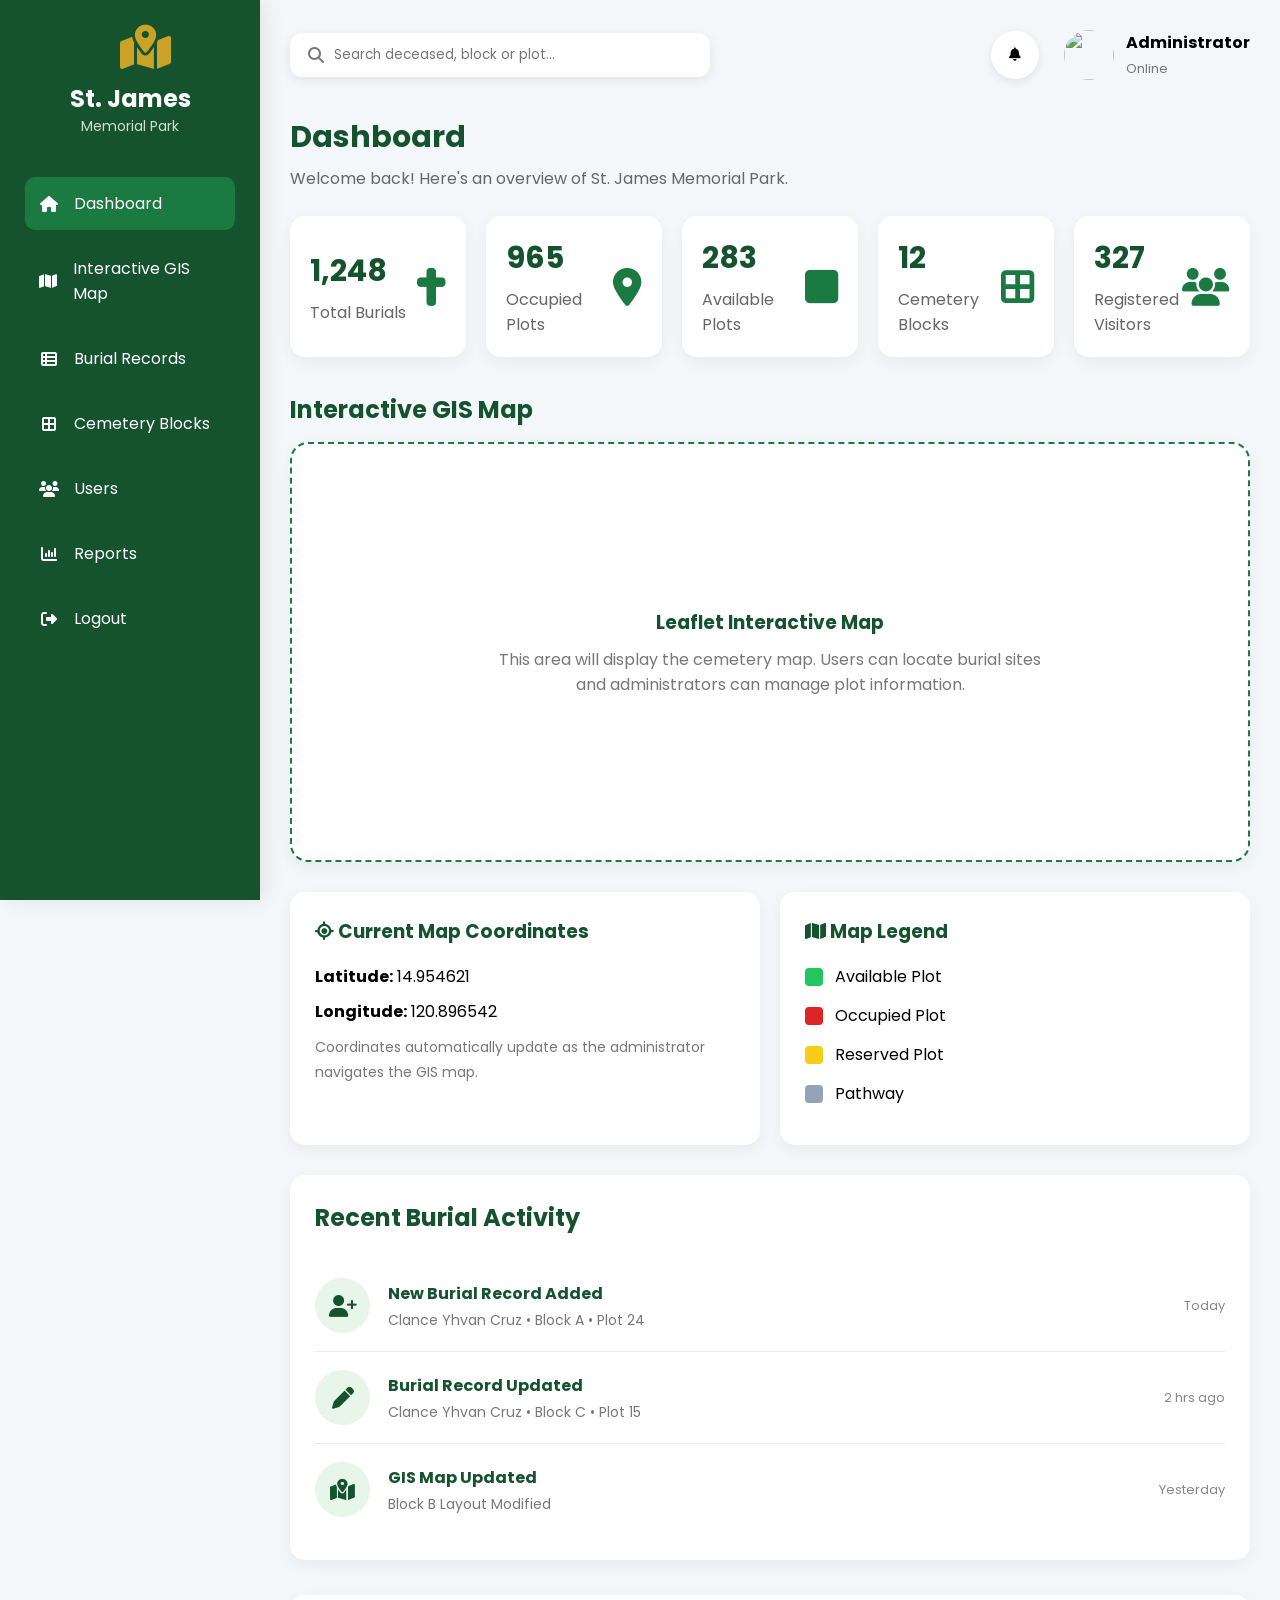
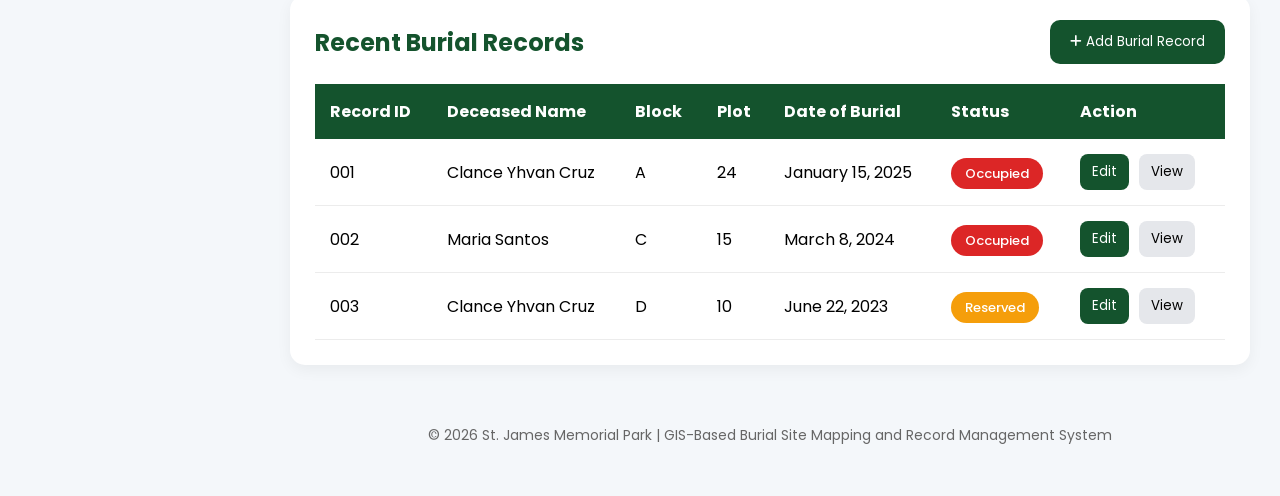
==== ST-JAMES-MEMORIAL-PARK/admin.html @ 97c5b801 "Add files via upload" ====
<!DOCTYPE html>
<html lang="en">

<head>

<meta charset="UTF-8">
<meta name="viewport" content="width=device-width, initial-scale=1.0">

<title>Administrator Dashboard | St. James Memorial Park</title>

<link rel="stylesheet" href="style.css">

<link href="https://fonts.googleapis.com/css2?family=Poppins:wght@300;400;500;600;700&display=swap" rel="stylesheet">

<link rel="stylesheet"
href="https://cdnjs.cloudflare.com/ajax/libs/font-awesome/6.5.2/css/all.min.css">

</head>

<body class="dashboard-body">

<!-- ======================
SIDEBAR
====================== -->

<aside class="sidebar">

<div class="sidebar-logo">

<i class="fa-solid fa-map-location-dot"></i>

<h2>St. James</h2>

<p>Memorial Park</p>

</div>

<ul>

<li class="active">

<a href="#">

<i class="fa-solid fa-house"></i>

Dashboard

</a>

</li>

<li>

<a href="#">

<i class="fa-solid fa-map"></i>

Interactive GIS Map

</a>

</li>

<li>

<a href="#">

<i class="fa-solid fa-table-list"></i>

Burial Records

</a>

</li>

<li>

<a href="#">

<i class="fa-solid fa-border-all"></i>

Cemetery Blocks

</a>

</li>

<li>

<a href="#">

<i class="fa-solid fa-users"></i>

Users

</a>

</li>

<li>

<a href="#">

<i class="fa-solid fa-chart-column"></i>

Reports

</a>

</li>

<li>

<a href="index.html">

<i class="fa-solid fa-right-from-bracket"></i>

Logout

</a>

</li>

</ul>

</aside>

<!-- ======================
MAIN CONTENT
====================== -->

<div class="main-content">

<!-- NAVBAR -->

<header class="topbar">

<div class="search-box">

<i class="fa-solid fa-magnifying-glass"></i>

<input
type="text"
placeholder="Search deceased, block or plot...">

</div>

<div class="topbar-right">

<button>

<i class="fa-solid fa-bell"></i>

</button>

<div class="admin-profile">

<img src="images/profile.png">

<div>

<h4>Administrator</h4>

<span>Online</span>

</div>

</div>

</div>

</header>

<!-- PAGE TITLE -->

<section class="page-header">

<h1>

Dashboard

</h1>

<p>

Welcome back!

Here's an overview of St. James Memorial Park.

</p>

</section>

<!-- STATISTICS -->

<section class="cards">

<div class="stat-card">

<div>

<h2>1,248</h2>

<p>Total Burials</p>

</div>

<i class="fa-solid fa-cross"></i>

</div>

<div class="stat-card">

<div>

<h2>965</h2>

<p>Occupied Plots</p>

</div>

<i class="fa-solid fa-location-dot"></i>

</div>

<div class="stat-card">

<div>

<h2>283</h2>

<p>Available Plots</p>

</div>

<i class="fa-solid fa-square"></i>

</div>

<div class="stat-card">

<div>

<h2>12</h2>

<p>Cemetery Blocks</p>

</div>

<i class="fa-solid fa-border-all"></i>

</div>

<div class="stat-card">

<div>

<h2>327</h2>

<p>Registered Visitors</p>

</div>

<i class="fa-solid fa-users"></i>

</div>

</section>

<!-- GIS SECTION -->

<section class="gis-section">

<div class="section-title">

<h2>

Interactive GIS Map

</h2>

</div>

<div class="map-placeholder">

<h3>

Leaflet Interactive Map

</h3>

<p>

This area will display the cemetery map.

Users can locate burial sites and administrators can manage plot information.

</p>

</div>

</section>

<!-- ======================
GIS DETAILS
====================== -->

<section class="gis-details">

    <div class="coordinate-card">

        <h3>
            <i class="fa-solid fa-location-crosshairs"></i>
            Current Map Coordinates
        </h3>

        <p><strong>Latitude:</strong> 14.954621</p>
        <p><strong>Longitude:</strong> 120.896542</p>

        <span>
            Coordinates automatically update as the administrator navigates the GIS map.
        </span>

    </div>

    <div class="legend-card">

        <h3>
            <i class="fa-solid fa-map"></i>
            Map Legend
        </h3>

        <ul>

            <li>
                <span class="legend available"></span>
                Available Plot
            </li>

            <li>
                <span class="legend occupied"></span>
                Occupied Plot
            </li>

            <li>
                <span class="legend reserved"></span>
                Reserved Plot
            </li>

            <li>
                <span class="legend pathway"></span>
                Pathway
            </li>

        </ul>

    </div>

</section>

<!-- ======================
RECENT ACTIVITY
====================== -->

<section class="activity-section">

<div class="activity-card">

<h2>

Recent Burial Activity

</h2>

<div class="activity">

<i class="fa-solid fa-user-plus"></i>

<div>

<h4>New Burial Record Added</h4>

<p>Clance Yhvan Cruz • Block A • Plot 24</p>

</div>

<span>Today</span>

</div>

<div class="activity">

<i class="fa-solid fa-pen"></i>

<div>

<h4>Burial Record Updated</h4>

<p>Clance Yhvan Cruz • Block C • Plot 15</p>

</div>

<span>2 hrs ago</span>

</div>

<div class="activity">

<i class="fa-solid fa-map-location-dot"></i>

<div>

<h4>GIS Map Updated</h4>

<p>Block B Layout Modified</p>

</div>

<span>Yesterday</span>

</div>

</div>

</section>

<!-- ======================
BURIAL RECORDS TABLE
====================== -->

<section class="table-section">

<div class="table-header">

<h2>Recent Burial Records</h2>

<button class="add-btn">

<i class="fa-solid fa-plus"></i>

Add Burial Record

</button>

</div>

<table>

<thead>

<tr>

<th>Record ID</th>

<th>Deceased Name</th>

<th>Block</th>

<th>Plot</th>

<th>Date of Burial</th>

<th>Status</th>

<th>Action</th>

</tr>

</thead>

<tbody>

<tr>

<td>001</td>

<td>Clance Yhvan Cruz</td>

<td>A</td>

<td>24</td>

<td>January 15, 2025</td>

<td><span class="status occupied">Occupied</span></td>

<td>

<button>Edit</button>

<button>View</button>

</td>

</tr>

<tr>

<td>002</td>

<td>Maria Santos</td>

<td>C</td>

<td>15</td>

<td>March 8, 2024</td>

<td><span class="status occupied">Occupied</span></td>

<td>

<button>Edit</button>

<button>View</button>

</td>

</tr>

<tr>

<td>003</td>

<td>Clance Yhvan Cruz</td>

<td>D</td>

<td>10</td>

<td>June 22, 2023</td>

<td><span class="status reserved">Reserved</span></td>

<td>

<button>Edit</button>

<button>View</button>

</td>

</tr>

</tbody>

</table>

</section>

<!-- ======================
FOOTER
====================== -->

<footer class="footer">

<p>

© 2026 St. James Memorial Park

|

GIS-Based Burial Site Mapping and Record Management System

</p>

</footer>

</div>

</body>

</html>
---- ST-JAMES-MEMORIAL-PARK/style.css ----
*{
    margin:0;
    padding:0;
    box-sizing:border-box;
    font-family:'Poppins',sans-serif;
}

body{
    background:url("../images/cemetery-bg.jpg") no-repeat center center/cover;
    min-height:100vh;
    overflow:hidden;
}

.overlay{
    position:fixed;
    inset:0;
    background:rgba(10,35,20,.72);
}

.container{
    position:relative;
    display:flex;
    height:100vh;
    z-index:2;
}

/* ===========================
LEFT PANEL
=========================== */

.left-panel{
    width:50%;
    color:#fff;
    display:flex;
    flex-direction:column;
    justify-content:center;
    padding:70px;
}

.logo i{
    font-size:70px;
    color:#C9A227;
    margin-bottom:15px;
}

.logo h1{
    font-size:40px;
    font-weight:700;
}

.logo p{
    margin-top:10px;
    font-size:18px;
    opacity:.9;
    line-height:1.7;
}

.description{
    margin-top:60px;
}

.description h2{
    font-size:32px;
    margin-bottom:15px;
}

.description p{
    width:80%;
    line-height:1.9;
    font-size:16px;
    opacity:.9;
}

/* ===========================
RIGHT PANEL
=========================== */

.right-panel{
    width:50%;
    display:flex;
    justify-content:center;
    align-items:center;
}

/* ===========================
CARD
=========================== */

.card{

    width:430px;

    background:rgba(255,255,255,.15);

    backdrop-filter:blur(15px);

    border:1px solid rgba(255,255,255,.25);

    border-radius:20px;

    padding:40px;

    color:#fff;

    box-shadow:0 15px 40px rgba(0,0,0,.35);

}

.card h2{
    text-align:center;
    margin-bottom:8px;
}

.card p{
    text-align:center;
    opacity:.9;
    margin-bottom:30px;
}

/* ===========================
ROLE CARD
=========================== */

.role{

    background:#fff;

    color:#1B5E20;

    border-radius:15px;

    padding:22px;

    margin-bottom:20px;

    cursor:pointer;

    transition:.35s;

    text-align:center;

}

.role:hover{

    transform:translateY(-8px);

    background:#1B5E20;

    color:#fff;

    box-shadow:0 12px 25px rgba(0,0,0,.25);

}

.role i{

    font-size:42px;

    margin-bottom:12px;

}

.role h3{

    margin-bottom:10px;

}

.role span{

    font-size:14px;

    line-height:1.6;

}

/* ===========================
BACK BUTTON
=========================== */

.backBtn{

    background:none;

    border:none;

    color:white;

    cursor:pointer;

    margin-bottom:20px;

    font-size:15px;

}

.backBtn:hover{

    color:#C9A227;

}

/* ===========================
INPUTS
=========================== */

.inputBox{

    display:flex;

    align-items:center;

    background:white;

    border-radius:10px;

    margin-bottom:18px;

    padding:14px;

}

.inputBox i{

    color:#1B5E20;

    margin-right:12px;

}

.inputBox input{

    border:none;

    outline:none;

    width:100%;

    font-size:15px;

}

/* ===========================
LOGIN BUTTON
=========================== */

.loginButton{

    width:100%;

    padding:15px;

    border:none;

    border-radius:10px;

    background:#1B5E20;

    color:white;

    font-size:16px;

    font-weight:600;

    cursor:pointer;

    transition:.3s;

}

.loginButton:hover{

    background:#2E7D32;

}

/* ===========================
RESPONSIVE
=========================== */

@media(max-width:900px){

.container{

    flex-direction:column;

}

.left-panel{

    width:100%;

    height:40vh;

    text-align:center;

    padding:40px;

}

.description p{

    width:100%;

}

.right-panel{

    width:100%;

    height:60vh;

}

.card{

    width:90%;

}

} 

/* ==========================================
   ADMIN DASHBOARD
========================================== */

.dashboard-body{
    background:#f4f7fa;
    overflow-x:hidden;
    overflow-y:auto;
}

/* SIDEBAR */

.sidebar{
    position:fixed;
    left:0;
    top:0;
    width:260px;
    height:100vh;
    background:#14532D;
    color:#fff;
    padding:25px;
    box-shadow:5px 0 20px rgba(0,0,0,.08);
}

.sidebar-logo{
    text-align:center;
    margin-bottom:40px;
}

.sidebar-logo i{
    font-size:45px;
    color:#C9A227;
}

.sidebar-logo h2{
    margin-top:10px;
    font-size:24px;
}

.sidebar-logo p{
    opacity:.8;
    font-size:14px;
}

.sidebar ul{
    list-style:none;
}

.sidebar ul li{
    margin-bottom:12px;
}

.sidebar ul li a{
    display:flex;
    align-items:center;
    gap:15px;
    color:white;
    text-decoration:none;
    padding:14px;
    border-radius:10px;
    transition:.3s;
}

.sidebar ul li a:hover,
.sidebar ul .active a{
    background:#1B7A42;
}

.sidebar i{
    width:20px;
    text-align:center;
}

/* MAIN */

.main-content{
    margin-left:260px;
    padding:30px;
}

/* TOPBAR */

.topbar{
    display:flex;
    justify-content:space-between;
    align-items:center;
    margin-bottom:35px;
}

.search-box{
    width:420px;
    display:flex;
    align-items:center;
    background:white;
    padding:12px 18px;
    border-radius:12px;
    box-shadow:0 3px 12px rgba(0,0,0,.08);
}

.search-box i{
    color:#777;
}

.search-box input{
    border:none;
    outline:none;
    margin-left:10px;
    width:100%;
}

.topbar-right{
    display:flex;
    align-items:center;
    gap:25px;
}

.topbar-right button{
    border:none;
    background:white;
    width:48px;
    height:48px;
    border-radius:50%;
    cursor:pointer;
    box-shadow:0 3px 10px rgba(0,0,0,.08);
}

.admin-profile{
    display:flex;
    align-items:center;
    gap:12px;
}

.admin-profile img{
    width:50px;
    height:50px;
    border-radius:50%;
    object-fit:cover;
}

.admin-profile span{
    color:#777;
    font-size:13px;
}

/* PAGE TITLE */

.page-header{
    margin-bottom:25px;
}

.page-header h1{
    font-size:30px;
    color:#14532D;
}

.page-header p{
    color:#666;
    margin-top:6px;
}

/* STATISTICS */

.cards{
    display:grid;
    grid-template-columns:repeat(5,1fr);
    gap:20px;
    margin-bottom:35px;
}

.stat-card{
    background:white;
    padding:20px;
    border-radius:15px;
    display:flex;
    justify-content:space-between;
    align-items:center;
    box-shadow:0 5px 15px rgba(0,0,0,.05);
    transition:.3s;
}

.stat-card:hover{
    transform:translateY(-5px);
}

.stat-card h2{
    color:#14532D;
    font-size:30px;
}

.stat-card p{
    color:#666;
    margin-top:6px;
}

.stat-card i{
    font-size:38px;
    color:#1B7A42;
}

/* GIS MAP */

.gis-section{
    margin-bottom:30px;
}

.section-title h2{
    color:#14532D;
    margin-bottom:15px;
}

.map-placeholder{
    background:white;
    height:420px;
    border-radius:18px;
    display:flex;
    justify-content:center;
    align-items:center;
    flex-direction:column;
    border:2px dashed #1B7A42;
    box-shadow:0 5px 15px rgba(0,0,0,.05);
}

.map-placeholder h3{
    color:#14532D;
}

.map-placeholder p{
    color:#777;
    margin-top:10px;
    width:60%;
    text-align:center;
}

/* GIS DETAILS */

.gis-details{
    display:grid;
    grid-template-columns:1fr 1fr;
    gap:20px;
    margin-bottom:30px;
}

.coordinate-card,
.legend-card{
    background:white;
    border-radius:15px;
    padding:25px;
    box-shadow:0 5px 15px rgba(0,0,0,.05);
}

.coordinate-card h3,
.legend-card h3{
    color:#14532D;
    margin-bottom:18px;
}

.coordinate-card p{
    margin-bottom:10px;
}

.coordinate-card span{
    color:#777;
    font-size:14px;
}

.legend-card ul{
    list-style:none;
}

.legend-card li{
    display:flex;
    align-items:center;
    margin-bottom:14px;
}

.legend{
    width:18px;
    height:18px;
    border-radius:4px;
    margin-right:12px;
}

.available{
    background:#22C55E;
}

.occupied{
    background:#DC2626;
}

.reserved{
    background:#FACC15;
}

.pathway{
    background:#94A3B8;
}

/* ==========================================
   RECENT ACTIVITY
========================================== */

.activity-section{
    margin-bottom:30px;
}

.activity-card{
    background:#fff;
    border-radius:15px;
    padding:25px;
    box-shadow:0 5px 15px rgba(0,0,0,.05);
}

.activity-card h2{
    color:#14532D;
    margin-bottom:25px;
}

.activity{
    display:flex;
    align-items:center;
    justify-content:space-between;
    padding:18px 0;
    border-bottom:1px solid #ececec;
}

.activity:last-child{
    border-bottom:none;
}

.activity i{
    width:55px;
    height:55px;
    border-radius:50%;
    background:#E8F5E9;
    color:#14532D;
    display:flex;
    align-items:center;
    justify-content:center;
    font-size:22px;
}

.activity div{
    flex:1;
    margin-left:18px;
}

.activity h4{
    color:#14532D;
    font-size:16px;
}

.activity p{
    color:#777;
    margin-top:4px;
    font-size:14px;
}

.activity span{
    color:#888;
    font-size:13px;
}

/* ==========================================
   TABLE
========================================== */

.table-section{
    margin-top:35px;
    background:white;
    border-radius:15px;
    padding:25px;
    box-shadow:0 5px 15px rgba(0,0,0,.05);
}

.table-header{
    display:flex;
    justify-content:space-between;
    align-items:center;
    margin-bottom:20px;
}

.table-header h2{
    color:#14532D;
}

.add-btn{
    background:#14532D;
    color:white;
    border:none;
    padding:12px 20px;
    border-radius:10px;
    cursor:pointer;
    transition:.3s;
}

.add-btn:hover{
    background:#1B7A42;
}

table{
    width:100%;
    border-collapse:collapse;
}

thead{
    background:#14532D;
    color:white;
}

thead th{
    padding:15px;
    text-align:left;
}

tbody tr{
    border-bottom:1px solid #ececec;
    transition:.2s;
}

tbody tr:hover{
    background:#F5F9F6;
}

tbody td{
    padding:15px;
}

/* ==========================================
   STATUS BADGES
========================================== */

.status{
    padding:6px 14px;
    border-radius:25px;
    color:white;
    font-size:13px;
    font-weight:500;
}

.status.occupied{
    background:#DC2626;
}

.status.available{
    background:#16A34A;
}

.status.reserved{
    background:#F59E0B;
}

/* ==========================================
   TABLE BUTTONS
========================================== */

td button{
    border:none;
    padding:8px 12px;
    border-radius:8px;
    cursor:pointer;
    margin-right:6px;
    transition:.3s;
}

td button:first-child{
    background:#14532D;
    color:white;
}

td button:first-child:hover{
    background:#1B7A42;
}

td button:last-child{
    background:#E5E7EB;
}

td button:last-child:hover{
    background:#D1D5DB;
}

/* ==========================================
   FOOTER
========================================== */

.footer{
    margin-top:40px;
    text-align:center;
    color:#666;
    padding:20px;
    font-size:14px;
}

/* ==========================================
   SCROLLBAR
========================================== */

::-webkit-scrollbar{
    width:8px;
}

::-webkit-scrollbar-thumb{
    background:#14532D;
    border-radius:20px;
}

::-webkit-scrollbar-track{
    background:#F1F1F1;
}

/* ==========================================
   RESPONSIVE
========================================== */

@media(max-width:1200px){

.cards{
    grid-template-columns:repeat(2,1fr);
}

.gis-details{
    grid-template-columns:1fr;
}

}

@media(max-width:992px){

.sidebar{
    width:85px;
}

.sidebar-logo h2,
.sidebar-logo p,
.sidebar ul li a{
    display:none;
}

.main-content{
    margin-left:85px;
}

.topbar{
    flex-direction:column;
    gap:20px;
    align-items:flex-start;
}

.search-box{
    width:100%;
}

}

@media(max-width:768px){

.cards{
    grid-template-columns:1fr;
}

.activity{
    flex-direction:column;
    align-items:flex-start;
    gap:10px;
}

.table-section{
    overflow-x:auto;
}

table{
    min-width:900px;
}

.map-placeholder{
    height:300px;
}

.map-placeholder p{
    width:90%;
}

}

@media(max-width:576px){

.page-header h1{
    font-size:24px;
}

.stat-card h2{
    font-size:24px;
}

.admin-profile img{
    width:40px;
    height:40px;
}

}

/* ==========================================
   VISITOR DASHBOARD
========================================== */

.search-section{
    margin-bottom:30px;
}

.search-card{
    background:#fff;
    padding:30px;
    border-radius:15px;
    box-shadow:0 5px 15px rgba(0,0,0,.08);
}

.search-card h2{
    color:#14532D;
    margin-bottom:20px;
}

.search-input{
    display:flex;
    gap:15px;
}

.search-input input{
    flex:1;
    padding:14px;
    border:1px solid #ddd;
    border-radius:10px;
    outline:none;
    font-size:15px;
}

.search-input button{
    background:#14532D;
    color:#fff;
    border:none;
    padding:14px 25px;
    border-radius:10px;
    cursor:pointer;
    transition:.3s;
}

.search-input button:hover{
    background:#1B7A42;
}

/* ==========================================
   BURIAL INFORMATION
========================================== */

.burial-card{
    background:#fff;
    padding:25px;
    border-radius:15px;
    box-shadow:0 5px 15px rgba(0,0,0,.08);
    margin-top:25px;
}

.burial-card h2{
    color:#14532D;
    margin-bottom:20px;
}

.info-grid{
    display:grid;
    grid-template-columns:repeat(2,1fr);
    gap:20px;
}

.info-box{
    background:#F5F9F6;
    border-radius:10px;
    padding:18px;
}

.info-box h4{
    color:#14532D;
    margin-bottom:8px;
}

.info-box p{
    color:#555;
}

/* ==========================================
   MAP
========================================== */

.visitor-map{
    background:#fff;
    margin-top:30px;
    border-radius:15px;
    padding:20px;
    box-shadow:0 5px 15px rgba(0,0,0,.08);
}

.visitor-map h2{
    color:#14532D;
    margin-bottom:20px;
}

#map{
    height:500px;
    border-radius:12px;
    border:2px dashed #1B7A42;
}

/* ==========================================
   NAVIGATION BUTTON
========================================== */

.navigate-btn{
    margin-top:20px;
    background:#14532D;
    color:#fff;
    padding:14px 25px;
    border:none;
    border-radius:10px;
    cursor:pointer;
    transition:.3s;
}

.navigate-btn:hover{
    background:#1B7A42;
}

/* ==========================================
   RESPONSIVE
========================================== */

@media(max-width:768px){

.info-grid{
    grid-template-columns:1fr;
}

.search-input{
    flex-direction:column;
}

#map{
    height:300px;
}

}
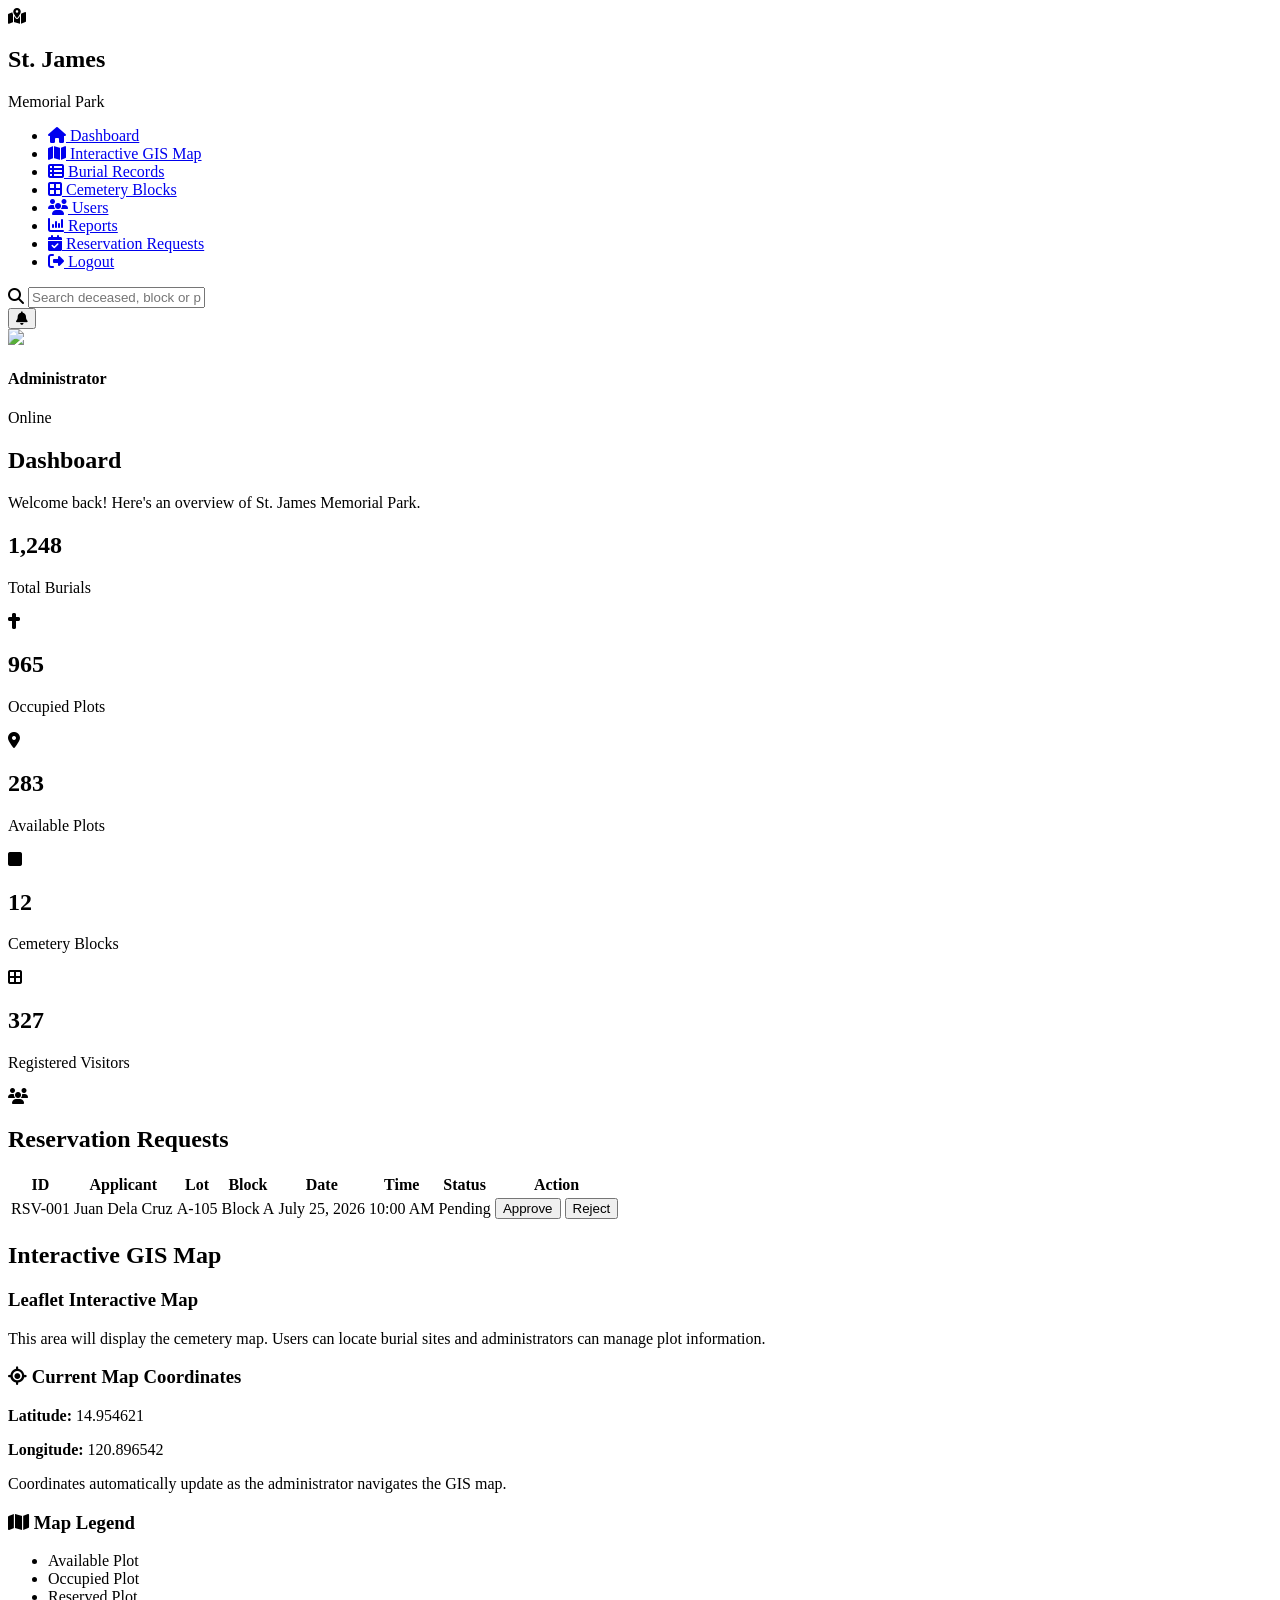
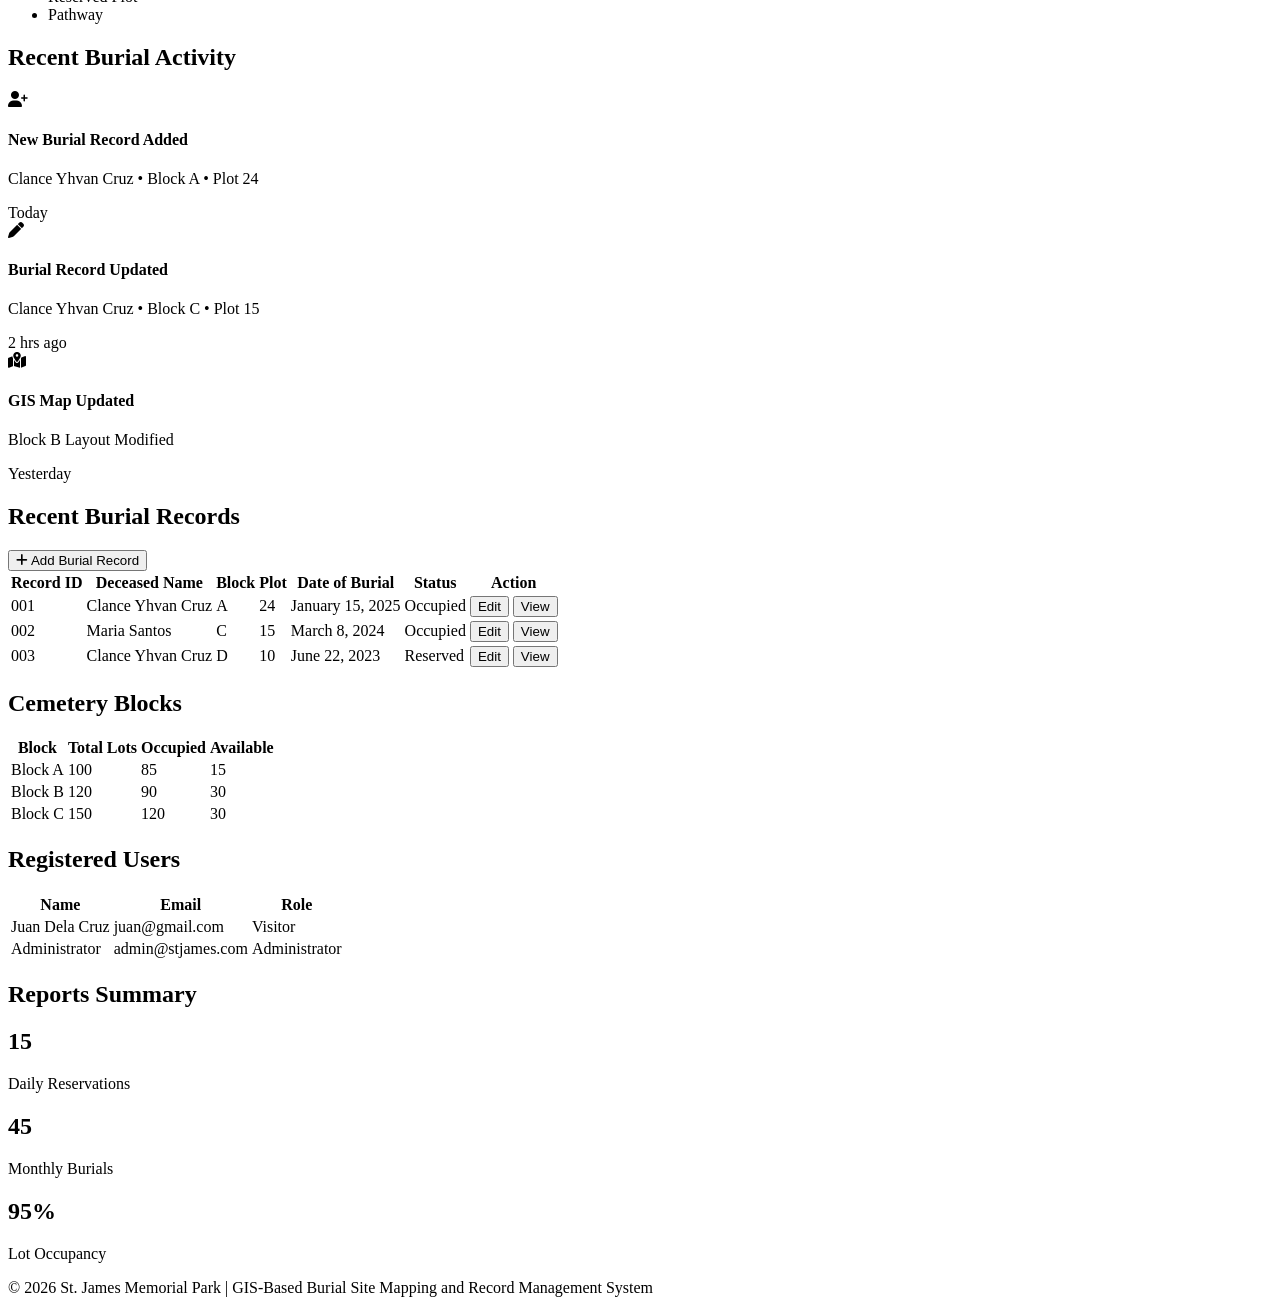
==== commit 2223beac: "na upload kona ung sinend ko sa tg baka maiba mo pa" ====
--- a/ST-JAMES-MEMORIAL-PARK/admin.html
+++ b/ST-JAMES-MEMORIAL-PARK/admin.html
@@ -8,7 +8,7 @@
 
 <title>Administrator Dashboard | St. James Memorial Park</title>
 
-<link rel="stylesheet" href="style.css">
+<link rel="stylesheet" href="css/style.css">
 
 <link href="https://fonts.googleapis.com/css2?family=Poppins:wght@300;400;500;600;700&display=swap" rel="stylesheet">
 
@@ -38,87 +38,59 @@
 <ul>
 
 <li class="active">
-
-<a href="#">
-
-<i class="fa-solid fa-house"></i>
-
-Dashboard
-
-</a>
-
+    <a href="#dashboard">
+        <i class="fa-solid fa-house"></i>
+        Dashboard
+    </a>
 </li>
 
 <li>
-
-<a href="#">
-
-<i class="fa-solid fa-map"></i>
-
-Interactive GIS Map
-
-</a>
-
+    <a href="#gis">
+        <i class="fa-solid fa-map"></i>
+        Interactive GIS Map
+    </a>
 </li>
 
 <li>
-
-<a href="#">
-
-<i class="fa-solid fa-table-list"></i>
-
-Burial Records
-
-</a>
-
+    <a href="#records">
+        <i class="fa-solid fa-table-list"></i>
+        Burial Records
+    </a>
 </li>
 
 <li>
-
-<a href="#">
-
-<i class="fa-solid fa-border-all"></i>
-
-Cemetery Blocks
-
-</a>
-
+    <a href="#blocks">
+        <i class="fa-solid fa-border-all"></i>
+        Cemetery Blocks
+    </a>
 </li>
 
 <li>
-
-<a href="#">
-
-<i class="fa-solid fa-users"></i>
-
-Users
-
-</a>
-
+    <a href="#users">
+        <i class="fa-solid fa-users"></i>
+        Users
+    </a>
 </li>
 
 <li>
-
-<a href="#">
-
-<i class="fa-solid fa-chart-column"></i>
-
-Reports
-
-</a>
-
+    <a href="#reports">
+        <i class="fa-solid fa-chart-column"></i>
+        Reports
+    </a>
 </li>
 
 <li>
-
-<a href="index.html">
-
-<i class="fa-solid fa-right-from-bracket"></i>
-
-Logout
-
-</a>
-
+    <a href="#reservation">
+        <i class="fa-solid fa-calendar-check"></i>
+        Reservation Requests
+    </a>
+</li>
+
+<li>
+    <a href="index.html">
+        <i class="fa-solid fa-right-from-bracket"></i>
+        Logout
+    </a>
 </li>
 
 </ul>
@@ -173,7 +145,7 @@
 
 <!-- PAGE TITLE -->
 
-<section class="page-header">
+<section id="dashboard" class="page-header">
 
 <h1>
 
@@ -267,9 +239,91 @@
 
 </section>
 
+<!-- reservation management -->
+
+<section id="reservation" class="reservation-management">
+
+<h2>Reservation Requests</h2>
+
+<table>
+
+<thead>
+
+<tr>
+
+<th>ID</th>
+
+<th>Applicant</th>
+
+<th>Lot</th>
+
+<th>Block</th>
+
+<th>Date</th>
+
+<th>Time</th>
+
+<th>Status</th>
+
+<th>Action</th>
+
+</tr>
+
+</thead>
+
+<tbody>
+
+<tr>
+
+<td>RSV-001</td>
+
+<td>Juan Dela Cruz</td>
+
+<td>A-105</td>
+
+<td>Block A</td>
+
+<td>July 25, 2026</td>
+
+<td>10:00 AM</td>
+
+<td>
+
+<span class="pending">
+
+Pending
+
+</span>
+
+</td>
+
+<td>
+
+<button class="approve-btn">
+
+Approve
+
+</button>
+
+<button class="reject-btn">
+
+Reject
+
+</button>
+
+</td>
+
+</tr>
+
+</tbody>
+
+</table>
+
+</section>
+
 <!-- GIS SECTION -->
 
-<section class="gis-section">
+<section id="gis" class="gis-section">
 
 <div class="section-title">
 
@@ -305,7 +359,7 @@
 GIS DETAILS
 ====================== -->
 
-<section class="gis-details">
+<section id="gis" class="gis-section">
 
     <div class="coordinate-card">
 
@@ -428,7 +482,7 @@
 BURIAL RECORDS TABLE
 ====================== -->
 
-<section class="table-section">
+<section id="records" class="table-section">
 
 <div class="table-header">
 
@@ -545,6 +599,174 @@
 </tbody>
 
 </table>
+
+</section>
+
+<!-- ======================
+CEMETERY BLOCKS
+====================== -->
+
+<section id="blocks" class="table-section">
+
+<div class="table-header">
+
+<h2>Cemetery Blocks</h2>
+
+</div>
+
+<table>
+
+<thead>
+
+<tr>
+
+<th>Block</th>
+<th>Total Lots</th>
+<th>Occupied</th>
+<th>Available</th>
+
+</tr>
+
+</thead>
+
+<tbody>
+
+<tr>
+
+<td>Block A</td>
+<td>100</td>
+<td>85</td>
+<td>15</td>
+
+</tr>
+
+<tr>
+
+<td>Block B</td>
+<td>120</td>
+<td>90</td>
+<td>30</td>
+
+</tr>
+
+<tr>
+
+<td>Block C</td>
+<td>150</td>
+<td>120</td>
+<td>30</td>
+
+</tr>
+
+</tbody>
+
+</table>
+
+</section>
+
+
+<!-- ======================
+USERS
+====================== -->
+
+<section id="users" class="table-section">
+
+<div class="table-header">
+
+<h2>Registered Users</h2>
+
+</div>
+
+<table>
+
+<thead>
+
+<tr>
+
+<th>Name</th>
+<th>Email</th>
+<th>Role</th>
+
+</tr>
+
+</thead>
+
+<tbody>
+
+<tr>
+
+<td>Juan Dela Cruz</td>
+<td>juan@gmail.com</td>
+<td>Visitor</td>
+
+</tr>
+
+<tr>
+
+<td>Administrator</td>
+<td>admin@stjames.com</td>
+<td>Administrator</td>
+
+</tr>
+
+</tbody>
+
+</table>
+
+</section>
+
+
+<!-- ======================
+REPORTS
+====================== -->
+
+<section id="reports" class="table-section">
+
+<div class="table-header">
+
+<h2>Reports Summary</h2>
+
+</div>
+
+<div class="cards">
+
+<div class="stat-card">
+
+<div>
+
+<h2>15</h2>
+
+<p>Daily Reservations</p>
+
+</div>
+
+</div>
+
+<div class="stat-card">
+
+<div>
+
+<h2>45</h2>
+
+<p>Monthly Burials</p>
+
+</div>
+
+</div>
+
+<div class="stat-card">
+
+<div>
+
+<h2>95%</h2>
+
+<p>Lot Occupancy</p>
+
+</div>
+
+</div>
+
+</div>
 
 </section>
 
@@ -568,6 +790,44 @@
 
 </div>
 
+<script>
+
+document.querySelectorAll(".approve-btn").forEach(button => {
+
+    button.addEventListener("click", function(){
+
+        const row = this.closest("tr");
+        const status = row.querySelector(".pending");
+
+        if(status){
+
+            status.innerHTML = "Approved";
+            status.classList.remove("pending");
+            status.classList.add("approved");
+
+        }
+
+    });
+
+});
+
+document.querySelectorAll(".reject-btn").forEach(button => {
+
+    button.addEventListener("click", function(){
+
+        const row = this.closest("tr");
+        const status = row.querySelector("span");
+
+        status.innerHTML = "Rejected";
+        status.classList.remove("pending");
+        status.classList.add("rejected");
+
+    });
+
+});
+
+</script>
+
 </body>
 
-</html>+</html>
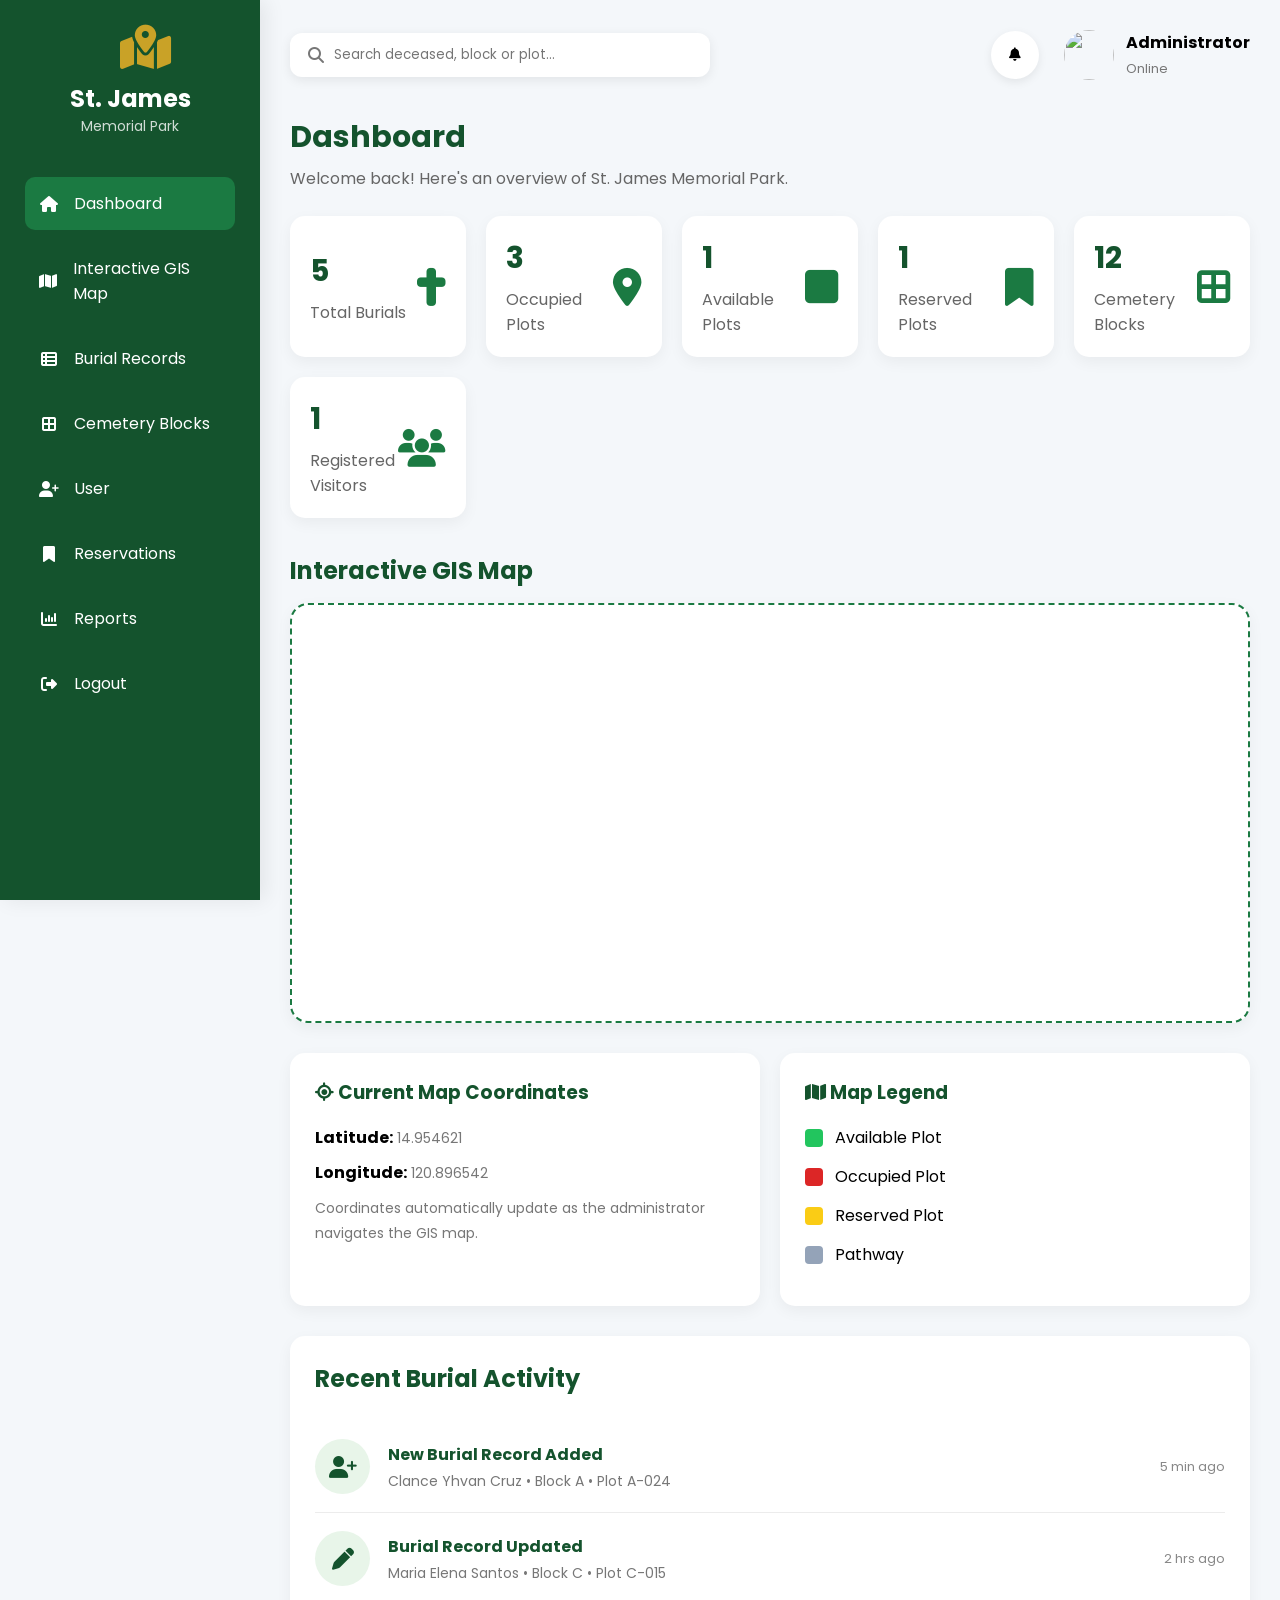
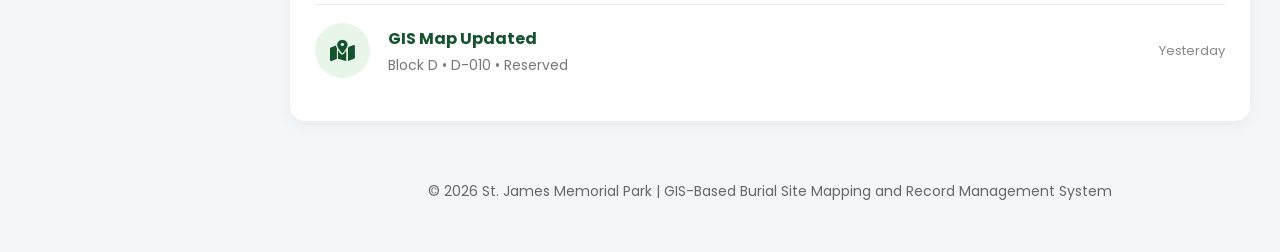
==== commit 082b6826: "Add files via upload" ====
--- a/ST-JAMES-MEMORIAL-PARK/admin.html
+++ b/ST-JAMES-MEMORIAL-PARK/admin.html
@@ -8,12 +8,14 @@
 
 <title>Administrator Dashboard | St. James Memorial Park</title>
 
-<link rel="stylesheet" href="css/style.css">
+<link rel="stylesheet" href="style.css">
 
 <link href="https://fonts.googleapis.com/css2?family=Poppins:wght@300;400;500;600;700&display=swap" rel="stylesheet">
 
 <link rel="stylesheet"
 href="https://cdnjs.cloudflare.com/ajax/libs/font-awesome/6.5.2/css/all.min.css">
+
+<link rel="stylesheet" href="https://unpkg.com/leaflet@1.9.4/dist/leaflet.css" />
 
 </head>
 
@@ -38,59 +40,99 @@
 <ul>
 
 <li class="active">
-    <a href="#dashboard">
-        <i class="fa-solid fa-house"></i>
-        Dashboard
-    </a>
-</li>
-
-<li>
-    <a href="#gis">
-        <i class="fa-solid fa-map"></i>
-        Interactive GIS Map
-    </a>
-</li>
-
-<li>
-    <a href="#records">
-        <i class="fa-solid fa-table-list"></i>
-        Burial Records
-    </a>
-</li>
-
-<li>
-    <a href="#blocks">
-        <i class="fa-solid fa-border-all"></i>
-        Cemetery Blocks
-    </a>
-</li>
-
-<li>
-    <a href="#users">
-        <i class="fa-solid fa-users"></i>
-        Users
-    </a>
-</li>
-
-<li>
-    <a href="#reports">
-        <i class="fa-solid fa-chart-column"></i>
-        Reports
-    </a>
-</li>
-
-<li>
-    <a href="#reservation">
-        <i class="fa-solid fa-calendar-check"></i>
-        Reservation Requests
-    </a>
-</li>
-
-<li>
-    <a href="index.html">
-        <i class="fa-solid fa-right-from-bracket"></i>
-        Logout
-    </a>
+
+<a href="#">
+
+<i class="fa-solid fa-house"></i>
+
+Dashboard
+
+</a>
+
+</li>
+
+<li>
+
+<a href="#gis-section" id="sidebarMapLink">
+
+<i class="fa-solid fa-map"></i>
+
+Interactive GIS Map
+
+</a>
+
+</li>
+
+<li>
+
+<a href="burialrecords.html">
+
+<i class="fa-solid fa-table-list"></i>
+
+Burial Records
+
+</a>
+
+</li>
+
+<li>
+
+<a href="#">
+
+<i class="fa-solid fa-border-all"></i>
+
+Cemetery Blocks
+
+</a>
+
+</li>
+
+<li>
+
+<a href="usercreation.html">
+
+<i class="fa-solid fa-user-plus"></i>
+
+User
+
+</a>
+
+</li>
+
+<li>
+
+<a href="reservationsadmin.html">
+
+<i class="fa-solid fa-bookmark"></i>
+
+Reservations
+
+</a>
+
+</li>
+
+<li>
+
+<a href="#">
+
+<i class="fa-solid fa-chart-column"></i>
+
+Reports
+
+</a>
+
+</li>
+
+<li>
+
+<a href="index.html">
+
+<i class="fa-solid fa-right-from-bracket"></i>
+
+Logout
+
+</a>
+
 </li>
 
 </ul>
@@ -112,6 +154,7 @@
 <i class="fa-solid fa-magnifying-glass"></i>
 
 <input
+id="adminSearchInput"
 type="text"
 placeholder="Search deceased, block or plot...">
 
@@ -145,7 +188,7 @@
 
 <!-- PAGE TITLE -->
 
-<section id="dashboard" class="page-header">
+<section class="page-header">
 
 <h1>
 
@@ -171,7 +214,7 @@
 
 <div>
 
-<h2>1,248</h2>
+<h2 id="statsTotalBurials">0</h2>
 
 <p>Total Burials</p>
 
@@ -185,7 +228,7 @@
 
 <div>
 
-<h2>965</h2>
+<h2 id="statsOccupiedPlots">0</h2>
 
 <p>Occupied Plots</p>
 
@@ -199,7 +242,7 @@
 
 <div>
 
-<h2>283</h2>
+<h2 id="statsAvailablePlots">0</h2>
 
 <p>Available Plots</p>
 
@@ -213,6 +256,20 @@
 
 <div>
 
+<h2 id="statsReservedPlots">0</h2>
+
+<p>Reserved Plots</p>
+
+</div>
+
+<i class="fa-solid fa-bookmark"></i>
+
+</div>
+
+<div class="stat-card">
+
+<div>
+
 <h2>12</h2>
 
 <p>Cemetery Blocks</p>
@@ -227,7 +284,7 @@
 
 <div>
 
-<h2>327</h2>
+<h2 id="statsRegisteredVisitors">0</h2>
 
 <p>Registered Visitors</p>
 
@@ -239,91 +296,9 @@
 
 </section>
 
-<!-- reservation management -->
-
-<section id="reservation" class="reservation-management">
-
-<h2>Reservation Requests</h2>
-
-<table>
-
-<thead>
-
-<tr>
-
-<th>ID</th>
-
-<th>Applicant</th>
-
-<th>Lot</th>
-
-<th>Block</th>
-
-<th>Date</th>
-
-<th>Time</th>
-
-<th>Status</th>
-
-<th>Action</th>
-
-</tr>
-
-</thead>
-
-<tbody>
-
-<tr>
-
-<td>RSV-001</td>
-
-<td>Juan Dela Cruz</td>
-
-<td>A-105</td>
-
-<td>Block A</td>
-
-<td>July 25, 2026</td>
-
-<td>10:00 AM</td>
-
-<td>
-
-<span class="pending">
-
-Pending
-
-</span>
-
-</td>
-
-<td>
-
-<button class="approve-btn">
-
-Approve
-
-</button>
-
-<button class="reject-btn">
-
-Reject
-
-</button>
-
-</td>
-
-</tr>
-
-</tbody>
-
-</table>
-
-</section>
-
 <!-- GIS SECTION -->
 
-<section id="gis" class="gis-section">
+<section class="gis-section" id="gis-section">
 
 <div class="section-title">
 
@@ -337,19 +312,7 @@
 
 <div class="map-placeholder">
 
-<h3>
-
-Leaflet Interactive Map
-
-</h3>
-
-<p>
-
-This area will display the cemetery map.
-
-Users can locate burial sites and administrators can manage plot information.
-
-</p>
+<div id="adminMap" aria-label="Administrator cemetery map"></div>
 
 </div>
 
@@ -359,7 +322,7 @@
 GIS DETAILS
 ====================== -->
 
-<section id="gis" class="gis-section">
+<section class="gis-details">
 
     <div class="coordinate-card">
 
@@ -368,8 +331,8 @@
             Current Map Coordinates
         </h3>
 
-        <p><strong>Latitude:</strong> 14.954621</p>
-        <p><strong>Longitude:</strong> 120.896542</p>
+        <p><strong>Latitude:</strong> <span id="adminLatitude">14.954621</span></p>
+        <p><strong>Longitude:</strong> <span id="adminLongitude">120.896542</span></p>
 
         <span>
             Coordinates automatically update as the administrator navigates the GIS map.
@@ -426,349 +389,13 @@
 
 </h2>
 
-<div class="activity">
-
-<i class="fa-solid fa-user-plus"></i>
-
-<div>
-
-<h4>New Burial Record Added</h4>
-
-<p>Clance Yhvan Cruz • Block A • Plot 24</p>
-
-</div>
-
-<span>Today</span>
-
-</div>
-
-<div class="activity">
-
-<i class="fa-solid fa-pen"></i>
-
-<div>
-
-<h4>Burial Record Updated</h4>
-
-<p>Clance Yhvan Cruz • Block C • Plot 15</p>
-
-</div>
-
-<span>2 hrs ago</span>
-
-</div>
-
-<div class="activity">
-
-<i class="fa-solid fa-map-location-dot"></i>
-
-<div>
-
-<h4>GIS Map Updated</h4>
-
-<p>Block B Layout Modified</p>
-
-</div>
-
-<span>Yesterday</span>
-
-</div>
+<div id="recentBurialActivityList"></div>
 
 </div>
 
 </section>
 
-<!-- ======================
-BURIAL RECORDS TABLE
-====================== -->
-
-<section id="records" class="table-section">
-
-<div class="table-header">
-
-<h2>Recent Burial Records</h2>
-
-<button class="add-btn">
-
-<i class="fa-solid fa-plus"></i>
-
-Add Burial Record
-
-</button>
-
-</div>
-
-<table>
-
-<thead>
-
-<tr>
-
-<th>Record ID</th>
-
-<th>Deceased Name</th>
-
-<th>Block</th>
-
-<th>Plot</th>
-
-<th>Date of Burial</th>
-
-<th>Status</th>
-
-<th>Action</th>
-
-</tr>
-
-</thead>
-
-<tbody>
-
-<tr>
-
-<td>001</td>
-
-<td>Clance Yhvan Cruz</td>
-
-<td>A</td>
-
-<td>24</td>
-
-<td>January 15, 2025</td>
-
-<td><span class="status occupied">Occupied</span></td>
-
-<td>
-
-<button>Edit</button>
-
-<button>View</button>
-
-</td>
-
-</tr>
-
-<tr>
-
-<td>002</td>
-
-<td>Maria Santos</td>
-
-<td>C</td>
-
-<td>15</td>
-
-<td>March 8, 2024</td>
-
-<td><span class="status occupied">Occupied</span></td>
-
-<td>
-
-<button>Edit</button>
-
-<button>View</button>
-
-</td>
-
-</tr>
-
-<tr>
-
-<td>003</td>
-
-<td>Clance Yhvan Cruz</td>
-
-<td>D</td>
-
-<td>10</td>
-
-<td>June 22, 2023</td>
-
-<td><span class="status reserved">Reserved</span></td>
-
-<td>
-
-<button>Edit</button>
-
-<button>View</button>
-
-</td>
-
-</tr>
-
-</tbody>
-
-</table>
-
-</section>
-
-<!-- ======================
-CEMETERY BLOCKS
-====================== -->
-
-<section id="blocks" class="table-section">
-
-<div class="table-header">
-
-<h2>Cemetery Blocks</h2>
-
-</div>
-
-<table>
-
-<thead>
-
-<tr>
-
-<th>Block</th>
-<th>Total Lots</th>
-<th>Occupied</th>
-<th>Available</th>
-
-</tr>
-
-</thead>
-
-<tbody>
-
-<tr>
-
-<td>Block A</td>
-<td>100</td>
-<td>85</td>
-<td>15</td>
-
-</tr>
-
-<tr>
-
-<td>Block B</td>
-<td>120</td>
-<td>90</td>
-<td>30</td>
-
-</tr>
-
-<tr>
-
-<td>Block C</td>
-<td>150</td>
-<td>120</td>
-<td>30</td>
-
-</tr>
-
-</tbody>
-
-</table>
-
-</section>
-
-
-<!-- ======================
-USERS
-====================== -->
-
-<section id="users" class="table-section">
-
-<div class="table-header">
-
-<h2>Registered Users</h2>
-
-</div>
-
-<table>
-
-<thead>
-
-<tr>
-
-<th>Name</th>
-<th>Email</th>
-<th>Role</th>
-
-</tr>
-
-</thead>
-
-<tbody>
-
-<tr>
-
-<td>Juan Dela Cruz</td>
-<td>juan@gmail.com</td>
-<td>Visitor</td>
-
-</tr>
-
-<tr>
-
-<td>Administrator</td>
-<td>admin@stjames.com</td>
-<td>Administrator</td>
-
-</tr>
-
-</tbody>
-
-</table>
-
-</section>
-
-
-<!-- ======================
-REPORTS
-====================== -->
-
-<section id="reports" class="table-section">
-
-<div class="table-header">
-
-<h2>Reports Summary</h2>
-
-</div>
-
-<div class="cards">
-
-<div class="stat-card">
-
-<div>
-
-<h2>15</h2>
-
-<p>Daily Reservations</p>
-
-</div>
-
-</div>
-
-<div class="stat-card">
-
-<div>
-
-<h2>45</h2>
-
-<p>Monthly Burials</p>
-
-</div>
-
-</div>
-
-<div class="stat-card">
-
-<div>
-
-<h2>95%</h2>
-
-<p>Lot Occupancy</p>
-
-</div>
-
-</div>
-
-</div>
-
-</section>
+
 
 <!-- ======================
 FOOTER
@@ -790,44 +417,88 @@
 
 </div>
 
+<div id="addRecordModal" class="modal hidden">
+    <div class="modal-content">
+        <div class="modal-header">
+            <h3 id="recordModalTitle">Add Burial Record</h3>
+            <button class="modal-close" id="closeAddRecordModal" type="button">×</button>
+        </div>
+        <form id="addBurialRecordForm" class="record-form">
+            <input type="hidden" id="recordId" value="">
+            <label>
+                Deceased Name
+                <input type="text" id="recordName">
+            </label>
+            <label>
+                Block
+                <input type="text" id="recordBlock" required>
+            </label>
+            <label>
+                Plot
+                <input type="text" id="recordPlot" required>
+            </label>
+            <label>
+                Date of Burial
+                <input type="date" id="recordDate" required>
+            </label>
+            <label>
+                Status
+                <select id="recordStatus">
+                    <option value="Occupied">Occupied</option>
+                    <option value="Reserved">Reserved</option>
+                    <option value="Available">Available</option>
+                </select>
+            </label>
+            <label>
+                Grave Condition
+                <select id="recordCleanliness">
+                    <option value="Clean">Clean</option>
+                    <option value="Dirty">Dirty</option>
+                </select>
+            </label>
+            <label>
+                Latitude
+                <input type="number" step="any" id="recordLatitude" value="14.954621">
+            </label>
+            <label>
+                Longitude
+                <input type="number" step="any" id="recordLongitude" value="120.896542">
+            </label>
+            <div class="form-actions">
+                <button type="submit" class="add-btn" id="saveRecordBtn">Save Record</button>
+                <button type="button" class="secondary-btn" id="cancelAddRecordBtn">Cancel</button>
+            </div>
+        </form>
+    </div>
+</div>
+
+<script src="https://unpkg.com/leaflet@1.9.4/dist/leaflet.js"></script>
+<script src="script.js"></script>
 <script>
-
-document.querySelectorAll(".approve-btn").forEach(button => {
-
-    button.addEventListener("click", function(){
-
-        const row = this.closest("tr");
-        const status = row.querySelector(".pending");
-
-        if(status){
-
-            status.innerHTML = "Approved";
-            status.classList.remove("pending");
-            status.classList.add("approved");
-
+    const USER_STORAGE_KEY = "stjamesUserAccounts";
+
+    function updateRegisteredVisitorsCount() {
+        try {
+            const saved = JSON.parse(localStorage.getItem(USER_STORAGE_KEY) || "null");
+            const users = Array.isArray(saved)
+                ? saved
+                : [
+                    { id: 1, name: "Administrator", username: "admin", password: "admin123", role: "admin" },
+                    { id: 2, name: "Visitor", username: "visitor", password: "visitor123", role: "visitor" }
+                ];
+            const visitorCount = users.filter((user) => user.role === "visitor").length;
+            const statsElement = document.getElementById("statsRegisteredVisitors");
+            if (statsElement) {
+                statsElement.textContent = visitorCount;
+            }
+        } catch (error) {
+            console.warn("Unable to update registered visitors count:", error);
         }
-
-    });
-
-});
-
-document.querySelectorAll(".reject-btn").forEach(button => {
-
-    button.addEventListener("click", function(){
-
-        const row = this.closest("tr");
-        const status = row.querySelector("span");
-
-        status.innerHTML = "Rejected";
-        status.classList.remove("pending");
-        status.classList.add("rejected");
-
-    });
-
-});
-
+    }
+
+    document.addEventListener("DOMContentLoaded", updateRegisteredVisitorsCount);
 </script>
 
 </body>
 
-</html>
+</html>
--- a/ST-JAMES-MEMORIAL-PARK/style.css
+++ b/ST-JAMES-MEMORIAL-PARK/style.css
@@ -0,0 +1,1311 @@
+*{
+    margin:0;
+    padding:0;
+    box-sizing:border-box;
+    font-family:'Poppins',sans-serif;
+}
+
+html {
+    scroll-behavior: smooth;
+}
+
+body{
+    background:url("../images/cemetery-bg.jpg") no-repeat center center/cover;
+    min-height:100vh;
+    overflow:hidden;
+}
+
+.cemetery-location-marker {
+    width: 22px;
+    height: 22px;
+    border-radius: 50%;
+    border: 3px solid #fff;
+    background: #0f766e;
+    box-shadow: 0 2px 8px rgba(0, 0, 0, 0.25);
+}
+
+.overlay{
+    position:fixed;
+    inset:0;
+    background:rgba(10,35,20,.72);
+}
+
+.container{
+    position:relative;
+    display:flex;
+    height:100vh;
+    z-index:2;
+}
+
+/* ===========================
+LEFT PANEL
+=========================== */
+
+.left-panel{
+    width:50%;
+    color:#fff;
+    display:flex;
+    flex-direction:column;
+    justify-content:center;
+    padding:70px;
+}
+
+.logo i{
+    font-size:70px;
+    color:#C9A227;
+    margin-bottom:15px;
+}
+
+.logo h1{
+    font-size:40px;
+    font-weight:700;
+}
+
+.logo p{
+    margin-top:10px;
+    font-size:18px;
+    opacity:.9;
+    line-height:1.7;
+}
+
+.description{
+    margin-top:60px;
+}
+
+.description h2{
+    font-size:32px;
+    margin-bottom:15px;
+}
+
+.description p{
+    width:80%;
+    line-height:1.9;
+    font-size:16px;
+    opacity:.9;
+}
+
+/* ===========================
+RIGHT PANEL
+=========================== */
+
+.right-panel{
+    width:50%;
+    display:flex;
+    justify-content:center;
+    align-items:center;
+}
+
+/* ===========================
+CARD
+=========================== */
+
+.card{
+
+    width:430px;
+
+    background:rgba(255,255,255,.15);
+
+    backdrop-filter:blur(15px);
+
+    border:1px solid rgba(255,255,255,.25);
+
+    border-radius:20px;
+
+    padding:40px;
+
+    color:#fff;
+
+    box-shadow:0 15px 40px rgba(0,0,0,.35);
+
+}
+
+.card h2{
+    text-align:center;
+    margin-bottom:8px;
+}
+
+.card p{
+    text-align:center;
+    opacity:.9;
+    margin-bottom:30px;
+}
+
+/* ===========================
+ROLE CARD
+=========================== */
+
+.role{
+
+    background:#fff;
+
+    color:#1B5E20;
+
+    border-radius:15px;
+
+    padding:22px;
+
+    margin-bottom:20px;
+
+    cursor:pointer;
+
+    transition:.35s;
+
+    text-align:center;
+
+}
+
+.role:hover{
+
+    transform:translateY(-8px);
+
+    background:#1B5E20;
+
+    color:#fff;
+
+    box-shadow:0 12px 25px rgba(0,0,0,.25);
+
+}
+
+.role i{
+
+    font-size:42px;
+
+    margin-bottom:12px;
+
+}
+
+.role h3{
+
+    margin-bottom:10px;
+
+}
+
+.role span{
+
+    font-size:14px;
+
+    line-height:1.6;
+
+}
+
+/* ===========================
+BACK BUTTON
+=========================== */
+
+.backBtn{
+
+    background:none;
+
+    border:none;
+
+    color:white;
+
+    cursor:pointer;
+
+    margin-bottom:20px;
+
+    font-size:15px;
+
+}
+
+.backBtn:hover{
+
+    color:#C9A227;
+
+}
+
+/* ===========================
+INPUTS
+=========================== */
+
+.inputBox{
+
+    display:flex;
+
+    align-items:center;
+
+    background:white;
+
+    border-radius:10px;
+
+    margin-bottom:18px;
+
+    padding:14px;
+
+}
+
+.inputBox i{
+
+    color:#1B5E20;
+
+    margin-right:12px;
+
+}
+
+.inputBox input{
+
+    border:none;
+
+    outline:none;
+
+    width:100%;
+
+    font-size:15px;
+
+}
+
+/* ===========================
+LOGIN BUTTON
+=========================== */
+
+.loginButton{
+
+    width:100%;
+
+    padding:15px;
+
+    border:none;
+
+    border-radius:10px;
+
+    background:#1B5E20;
+
+    color:white;
+
+    font-size:16px;
+
+    font-weight:600;
+
+    cursor:pointer;
+
+    transition:.3s;
+
+}
+
+.loginButton:hover{
+
+    background:#2E7D32;
+
+}
+
+/* ===========================
+RESPONSIVE
+=========================== */
+
+@media(max-width:900px){
+
+.container{
+
+    flex-direction:column;
+
+}
+
+.left-panel{
+
+    width:100%;
+
+    height:40vh;
+
+    text-align:center;
+
+    padding:40px;
+
+}
+
+.description p{
+
+    width:100%;
+
+}
+
+.right-panel{
+
+    width:100%;
+
+    height:60vh;
+
+}
+
+.card{
+
+    width:90%;
+
+}
+
+} 
+
+/* ==========================================
+   ADMIN DASHBOARD
+========================================== */
+
+.dashboard-body{
+    background:#f4f7fa;
+    overflow-x:hidden;
+    overflow-y:auto;
+}
+
+/* SIDEBAR */
+
+.sidebar{
+    position:fixed;
+    left:0;
+    top:0;
+    width:260px;
+    height:100vh;
+    background:#14532D;
+    color:#fff;
+    padding:25px;
+    box-shadow:5px 0 20px rgba(0,0,0,.08);
+}
+
+.sidebar-logo{
+    text-align:center;
+    margin-bottom:40px;
+}
+
+.sidebar-logo i{
+    font-size:45px;
+    color:#C9A227;
+}
+
+.sidebar-logo h2{
+    margin-top:10px;
+    font-size:24px;
+}
+
+.sidebar-logo p{
+    opacity:.8;
+    font-size:14px;
+}
+
+.sidebar ul{
+    list-style:none;
+}
+
+.sidebar ul li{
+    margin-bottom:12px;
+}
+
+.sidebar ul li a{
+    display:flex;
+    align-items:center;
+    gap:15px;
+    color:white;
+    text-decoration:none;
+    padding:14px;
+    border-radius:10px;
+    transition:.3s;
+}
+
+.sidebar ul li a:hover,
+.sidebar ul .active a{
+    background:#1B7A42;
+}
+
+.sidebar i{
+    width:20px;
+    text-align:center;
+}
+
+/* MAIN */
+
+.main-content{
+    margin-left:260px;
+    padding:30px;
+}
+
+/* TOPBAR */
+
+.topbar{
+    display:flex;
+    justify-content:space-between;
+    align-items:center;
+    margin-bottom:35px;
+}
+
+.search-box{
+    width:420px;
+    display:flex;
+    align-items:center;
+    background:white;
+    padding:12px 18px;
+    border-radius:12px;
+    box-shadow:0 3px 12px rgba(0,0,0,.08);
+}
+
+.search-box i{
+    color:#777;
+}
+
+.search-box input{
+    border:none;
+    outline:none;
+    margin-left:10px;
+    width:100%;
+}
+
+.topbar-right{
+    display:flex;
+    align-items:center;
+    gap:25px;
+}
+
+.topbar-right button{
+    border:none;
+    background:white;
+    width:48px;
+    height:48px;
+    border-radius:50%;
+    cursor:pointer;
+    box-shadow:0 3px 10px rgba(0,0,0,.08);
+}
+
+.admin-profile{
+    display:flex;
+    align-items:center;
+    gap:12px;
+}
+
+.admin-profile img{
+    width:50px;
+    height:50px;
+    border-radius:50%;
+    object-fit:cover;
+}
+
+.admin-profile span{
+    color:#777;
+    font-size:13px;
+}
+
+/* PAGE TITLE */
+
+.page-header{
+    margin-bottom:25px;
+}
+
+.page-header h1{
+    font-size:30px;
+    color:#14532D;
+}
+
+.page-header p{
+    color:#666;
+    margin-top:6px;
+}
+
+/* STATISTICS */
+
+.cards{
+    display:grid;
+    grid-template-columns:repeat(5,1fr);
+    gap:20px;
+    margin-bottom:35px;
+}
+
+.stat-card{
+    background:white;
+    padding:20px;
+    border-radius:15px;
+    display:flex;
+    justify-content:space-between;
+    align-items:center;
+    box-shadow:0 5px 15px rgba(0,0,0,.05);
+    transition:.3s;
+}
+
+.stat-card:hover{
+    transform:translateY(-5px);
+}
+
+.stat-card h2{
+    color:#14532D;
+    font-size:30px;
+}
+
+.stat-card p{
+    color:#666;
+    margin-top:6px;
+}
+
+.stat-card i{
+    font-size:38px;
+    color:#1B7A42;
+}
+
+/* GIS MAP */
+
+.gis-section{
+    margin-bottom:30px;
+}
+
+.section-title h2{
+    color:#14532D;
+    margin-bottom:15px;
+}
+
+.map-placeholder{
+    background:white;
+    height:420px;
+    border-radius:18px;
+    border:2px dashed #1B7A42;
+    box-shadow:0 5px 15px rgba(0,0,0,.05);
+    overflow:hidden;
+    padding:0;
+}
+
+.map-placeholder #map,
+.map-placeholder #adminMap{
+    width:100%;
+    height:100%;
+    min-height:420px;
+    display:block;
+    position:relative;
+    z-index:1;
+}
+
+.map-placeholder h3{
+    color:#14532D;
+}
+
+.map-placeholder p{
+    color:#777;
+    margin-top:10px;
+    width:60%;
+    text-align:center;
+}
+
+/* GIS DETAILS */
+
+.gis-details{
+    display:grid;
+    grid-template-columns:1fr 1fr;
+    gap:20px;
+    margin-bottom:30px;
+}
+
+.coordinate-card,
+.legend-card{
+    background:white;
+    border-radius:15px;
+    padding:25px;
+    box-shadow:0 5px 15px rgba(0,0,0,.05);
+}
+
+.coordinate-card h3,
+.legend-card h3{
+    color:#14532D;
+    margin-bottom:18px;
+}
+
+.coordinate-card p{
+    margin-bottom:10px;
+}
+
+.coordinate-card span{
+    color:#777;
+    font-size:14px;
+}
+
+.legend-card ul{
+    list-style:none;
+}
+
+.legend-card li{
+    display:flex;
+    align-items:center;
+    margin-bottom:14px;
+}
+
+.legend{
+    width:18px;
+    height:18px;
+    border-radius:4px;
+    margin-right:12px;
+}
+
+.available{
+    background:#22C55E;
+}
+
+.occupied{
+    background:#DC2626;
+}
+
+.reserved{
+    background:#FACC15;
+}
+
+.pathway{
+    background:#94A3B8;
+}
+
+/* ==========================================
+   RECENT ACTIVITY
+========================================== */
+
+.activity-section{
+    margin-bottom:30px;
+}
+
+.activity-card{
+    background:#fff;
+    border-radius:15px;
+    padding:25px;
+    box-shadow:0 5px 15px rgba(0,0,0,.05);
+}
+
+.activity-card h2{
+    color:#14532D;
+    margin-bottom:25px;
+}
+
+.activity{
+    display:flex;
+    align-items:center;
+    justify-content:space-between;
+    padding:18px 0;
+    border-bottom:1px solid #ececec;
+}
+
+.activity:last-child{
+    border-bottom:none;
+}
+
+.activity i{
+    width:55px;
+    height:55px;
+    border-radius:50%;
+    background:#E8F5E9;
+    color:#14532D;
+    display:flex;
+    align-items:center;
+    justify-content:center;
+    font-size:22px;
+}
+
+.activity div{
+    flex:1;
+    margin-left:18px;
+}
+
+.activity h4{
+    color:#14532D;
+    font-size:16px;
+}
+
+.activity p{
+    color:#777;
+    margin-top:4px;
+    font-size:14px;
+}
+
+.activity span{
+    color:#888;
+    font-size:13px;
+}
+
+/* ==========================================
+   MODAL / FORM
+========================================== */
+
+.records-panel{
+    border:1px solid #e5e7eb;
+    border-radius:14px;
+    padding:14px;
+    background:#f9fafb;
+}
+
+.records-panel-header{
+    margin-bottom:12px;
+    color:#64748b;
+}
+
+.table-action-btn{
+    border:none;
+    border-radius:8px;
+    padding:7px 10px;
+    margin-right:6px;
+    cursor:pointer;
+    background:#e8f5e9;
+    color:#14532D;
+}
+
+.table-action-btn:hover{
+    background:#d1fae5;
+}
+
+.table-action-btn.delete-btn{
+    background:#fee2e2;
+    color:#b91c1c;
+}
+
+.table-action-btn.delete-btn:hover{
+    background:#fecaca;
+}
+
+.notification-section {
+    margin: 20px 0;
+}
+
+.notification-card {
+    border: 1px solid #e5e7eb;
+    border-radius: 14px;
+    padding: 18px;
+    background: #f8fafc;
+}
+
+.notification-card h2 {
+    margin-bottom: 12px;
+}
+
+.notification-btn {
+    display: inline-flex;
+    align-items: center;
+    border: none;
+    border-radius: 9999px;
+    padding: 10px 16px;
+    gap: 8px;
+    background: #2563eb;
+    color: #ffffff;
+    font-weight: 600;
+    cursor: pointer;
+}
+
+.notification-btn i {
+    font-size: 0.95rem;
+}
+
+.notification-btn:hover {
+    background: #1d4ed8;
+}
+
+.notification-badge {
+    display: none;
+    min-width: 20px;
+    height: 20px;
+    border-radius: 9999px;
+    background: #f43f5e;
+    color: #ffffff;
+    font-size: 0.75rem;
+    text-align: center;
+    line-height: 20px;
+    padding: 0 6px;
+}
+
+.notification-item {
+    border: 1px solid #e2e8f0;
+    border-radius: 12px;
+    background: #ffffff;
+    padding: 14px;
+    margin-bottom: 10px;
+}
+
+.notification-item p {
+    margin: 0;
+    color: #334155;
+    font-size: 14px;
+}
+
+.notification-item span {
+    display: block;
+    margin-top: 6px;
+    color: #64748b;
+    font-size: 12px;
+}
+
+.notification-empty {
+    color: #64748b;
+    font-size: 14px;
+}
+
+.table-row-hidden{
+    display:none;
+}
+
+.table-row-highlight{
+    background:#fef3c7;
+}
+
+.modal{
+    position:fixed;
+    inset:0;
+    background:rgba(0,0,0,0.45);
+    display:flex;
+    justify-content:center;
+    align-items:center;
+    z-index:2000;
+}
+
+.modal.hidden{
+    display:none;
+}
+
+.modal-content{
+    background:#fff;
+    width:min(560px, 92vw);
+    border-radius:16px;
+    padding:24px;
+    box-shadow:0 15px 40px rgba(0,0,0,.2);
+}
+
+.modal-header{
+    display:flex;
+    justify-content:space-between;
+    align-items:center;
+    margin-bottom:20px;
+}
+
+.modal-close{
+    border:none;
+    background:transparent;
+    font-size:28px;
+    cursor:pointer;
+    color:#666;
+}
+
+.record-form{
+    display:grid;
+    gap:14px;
+}
+
+.record-form label{
+    display:grid;
+    gap:6px;
+    font-weight:600;
+    color:#14532D;
+}
+
+.record-form input,
+.record-form select{
+    padding:10px 12px;
+    border:1px solid #d1d5db;
+    border-radius:8px;
+    font:inherit;
+}
+
+.form-actions{
+    display:flex;
+    gap:10px;
+    margin-top:10px;
+}
+
+.secondary-btn{
+    background:#e5e7eb;
+    color:#111827;
+    border:none;
+    border-radius:10px;
+    padding:10px 16px;
+    cursor:pointer;
+}
+
+/* ==========================================
+   USER ACCOUNT MANAGEMENT
+========================================== */
+
+.form-message{
+    margin-top:14px;
+    font-size:14px;
+    font-weight:600;
+}
+
+.form-message.success{
+    color:#14532D;
+}
+
+.form-message.error{
+    color:#b91c1c;
+}
+
+.empty-state{
+    text-align:center;
+    color:#64748b;
+    padding:24px 12px;
+}
+
+/* ==========================================
+   TABLE
+========================================== */
+
+.table-section{
+    margin-top:35px;
+    background:white;
+    border-radius:15px;
+    padding:25px;
+    box-shadow:0 5px 15px rgba(0,0,0,.05);
+}
+
+.table-header{
+    display:flex;
+    justify-content:space-between;
+    align-items:center;
+    margin-bottom:20px;
+}
+
+.table-header h2{
+    color:#14532D;
+}
+
+.add-btn{
+    background:#14532D;
+    color:white;
+    border:none;
+    padding:12px 20px;
+    border-radius:10px;
+    cursor:pointer;
+    transition:.3s;
+}
+
+.add-btn:hover{
+    background:#1B7A42;
+}
+
+table{
+    width:100%;
+    border-collapse:collapse;
+}
+
+thead{
+    background:#14532D;
+    color:white;
+}
+
+thead th{
+    padding:15px;
+    text-align:left;
+}
+
+tbody tr{
+    border-bottom:1px solid #ececec;
+    transition:.2s;
+}
+
+tbody tr:hover{
+    background:#F5F9F6;
+}
+
+tbody td{
+    padding:15px;
+}
+
+/* ==========================================
+   STATUS BADGES
+========================================== */
+
+.status{
+    padding:6px 14px;
+    border-radius:25px;
+    color:white;
+    font-size:13px;
+    font-weight:500;
+}
+
+.status.occupied{
+    background:#DC2626;
+}
+
+.status.available{
+    background:#16A34A;
+}
+
+.status.reserved{
+    background:#F59E0B;
+}
+
+/* ==========================================
+   TABLE BUTTONS
+========================================== */
+
+td button{
+    border:none;
+    padding:8px 12px;
+    border-radius:8px;
+    cursor:pointer;
+    margin-right:6px;
+    transition:.3s;
+}
+
+td button:first-child{
+    background:#14532D;
+    color:white;
+}
+
+td button:first-child:hover{
+    background:#1B7A42;
+}
+
+td button:last-child{
+    background:#E5E7EB;
+}
+
+td button:last-child:hover{
+    background:#D1D5DB;
+}
+
+/* ==========================================
+   FOOTER
+========================================== */
+
+.footer{
+    margin-top:40px;
+    text-align:center;
+    color:#666;
+    padding:20px;
+    font-size:14px;
+}
+
+/* ==========================================
+   SCROLLBAR
+========================================== */
+
+::-webkit-scrollbar{
+    width:8px;
+}
+
+::-webkit-scrollbar-thumb{
+    background:#14532D;
+    border-radius:20px;
+}
+
+::-webkit-scrollbar-track{
+    background:#F1F1F1;
+}
+
+/* ==========================================
+   RESPONSIVE
+========================================== */
+
+@media(max-width:1200px){
+
+.cards{
+    grid-template-columns:repeat(2,1fr);
+}
+
+.gis-details{
+    grid-template-columns:1fr;
+}
+
+}
+
+@media(max-width:992px){
+
+.sidebar{
+    width:85px;
+}
+
+.sidebar-logo h2,
+.sidebar-logo p,
+.sidebar ul li a{
+    display:none;
+}
+
+.main-content{
+    margin-left:85px;
+}
+
+.topbar{
+    flex-direction:column;
+    gap:20px;
+    align-items:flex-start;
+}
+
+.search-box{
+    width:100%;
+}
+
+}
+
+@media(max-width:768px){
+
+.cards{
+    grid-template-columns:1fr;
+}
+
+.activity{
+    flex-direction:column;
+    align-items:flex-start;
+    gap:10px;
+}
+
+.table-section{
+    overflow-x:auto;
+}
+
+table{
+    min-width:900px;
+}
+
+.map-placeholder{
+    height:300px;
+}
+
+.map-placeholder p{
+    width:90%;
+}
+
+}
+
+@media(max-width:576px){
+
+.page-header h1{
+    font-size:24px;
+}
+
+.stat-card h2{
+    font-size:24px;
+}
+
+.admin-profile img{
+    width:40px;
+    height:40px;
+}
+
+}
+
+/* ==========================================
+   VISITOR DASHBOARD
+========================================== */
+
+.search-section{
+    margin-bottom:30px;
+}
+
+.search-card{
+    background:#fff;
+    padding:30px;
+    border-radius:15px;
+    box-shadow:0 5px 15px rgba(0,0,0,.08);
+}
+
+.search-card h2{
+    color:#14532D;
+    margin-bottom:20px;
+}
+
+.search-input{
+    display:flex;
+    gap:15px;
+}
+
+.search-input input{
+    flex:1;
+    padding:14px;
+    border:1px solid #ddd;
+    border-radius:10px;
+    outline:none;
+    font-size:15px;
+}
+
+.search-input button{
+    background:#14532D;
+    color:#fff;
+    border:none;
+    padding:14px 25px;
+    border-radius:10px;
+    cursor:pointer;
+    transition:.3s;
+}
+
+.search-input button:hover{
+    background:#1B7A42;
+}
+
+/* ==========================================
+   BURIAL INFORMATION
+========================================== */
+
+.burial-card{
+    background:#fff;
+    padding:25px;
+    border-radius:15px;
+    box-shadow:0 5px 15px rgba(0,0,0,.08);
+    margin-top:25px;
+}
+
+.burial-card h2{
+    color:#14532D;
+    margin-bottom:20px;
+}
+
+.info-grid{
+    display:grid;
+    grid-template-columns:repeat(2,1fr);
+    gap:20px;
+}
+
+.info-box{
+    background:#F5F9F6;
+    border-radius:10px;
+    padding:18px;
+}
+
+.info-box h4{
+    color:#14532D;
+    margin-bottom:8px;
+}
+
+.info-box p{
+    color:#555;
+}
+
+/* ==========================================
+   MAP
+========================================== */
+
+.visitor-map{
+    background:#fff;
+    margin-top:30px;
+    border-radius:15px;
+    padding:20px;
+    box-shadow:0 5px 15px rgba(0,0,0,.08);
+}
+
+.visitor-map h2{
+    color:#14532D;
+    margin-bottom:20px;
+}
+
+#map{
+    height:500px;
+    border-radius:12px;
+    border:2px dashed #1B7A42;
+}
+
+/* ==========================================
+   NAVIGATION BUTTON
+========================================== */
+
+.navigate-btn{
+    margin-top:20px;
+    background:#14532D;
+    color:#fff;
+    padding:14px 25px;
+    border:none;
+    border-radius:10px;
+    cursor:pointer;
+    transition:.3s;
+}
+
+.navigate-btn:hover{
+    background:#1B7A42;
+}
+
+/* ==========================================
+   RESPONSIVE
+========================================== */
+
+@media(max-width:768px){
+
+.info-grid{
+    grid-template-columns:1fr;
+}
+
+.search-input{
+    flex-direction:column;
+}
+
+#map{
+    height:300px;
+}
+
+}
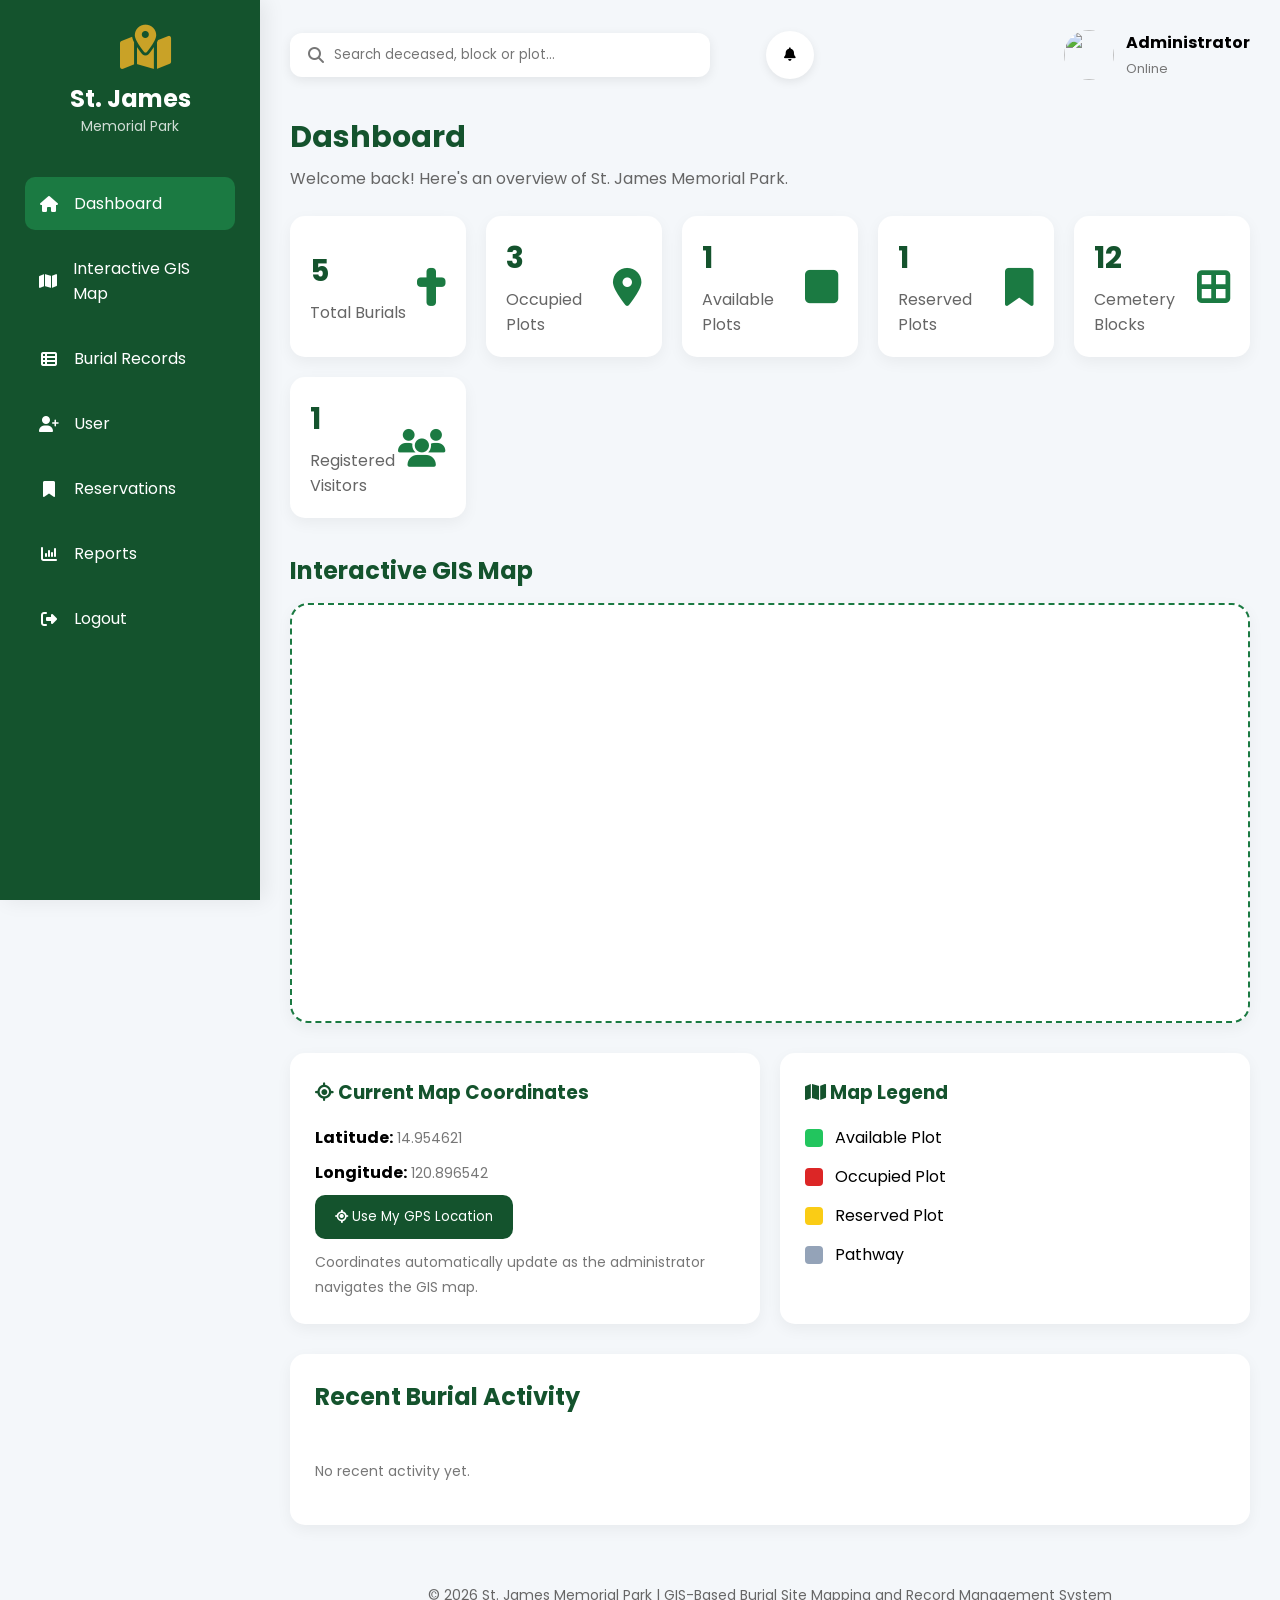
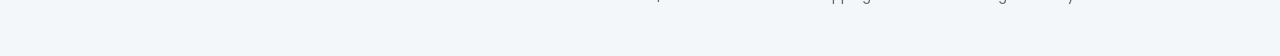
==== commit facf7fe2: "Add files via upload" ====
--- a/ST-JAMES-MEMORIAL-PARK/admin.html
+++ b/ST-JAMES-MEMORIAL-PARK/admin.html
@@ -70,18 +70,6 @@
 <i class="fa-solid fa-table-list"></i>
 
 Burial Records
-
-</a>
-
-</li>
-
-<li>
-
-<a href="#">
-
-<i class="fa-solid fa-border-all"></i>
-
-Cemetery Blocks
 
 </a>
 
@@ -162,9 +150,10 @@
 
 <div class="topbar-right">
 
-<button>
+<button id="notificationButton" type="button" aria-label="View recent burial activity">
 
 <i class="fa-solid fa-bell"></i>
+<span id="notificationBadge" class="notification-badge" aria-live="polite"></span>
 
 </button>
 
@@ -333,6 +322,12 @@
 
         <p><strong>Latitude:</strong> <span id="adminLatitude">14.954621</span></p>
         <p><strong>Longitude:</strong> <span id="adminLongitude">120.896542</span></p>
+
+        <button type="button" class="add-btn" id="useCurrentLocationBtn">
+            <i class="fa-solid fa-location-crosshairs"></i>
+            Use My GPS Location
+        </button>
+        <p id="gpsAccuracy" aria-live="polite"></p>
 
         <span>
             Coordinates automatically update as the administrator navigates the GIS map.
@@ -473,6 +468,7 @@
 </div>
 
 <script src="https://unpkg.com/leaflet@1.9.4/dist/leaflet.js"></script>
+<script src="https://cdn.jsdelivr.net/npm/@supabase/supabase-js@2"></script>
 <script src="script.js"></script>
 <script>
     const USER_STORAGE_KEY = "stjamesUserAccounts";
--- a/ST-JAMES-MEMORIAL-PARK/style.css
+++ b/ST-JAMES-MEMORIAL-PARK/style.css
@@ -22,6 +22,18 @@
     border: 3px solid #fff;
     background: #0f766e;
     box-shadow: 0 2px 8px rgba(0, 0, 0, 0.25);
+}
+
+.map-controls {
+    display: flex;
+    align-items: center;
+    gap: 12px;
+    margin-top: 12px;
+}
+
+.map-controls span {
+    color: #555;
+    font-size: 0.9rem;
 }
 
 .overlay{
@@ -447,7 +459,7 @@
 .topbar-right{
     display:flex;
     align-items:center;
-    gap:25px;
+    gap:250px;
 }
 
 .topbar-right button{
@@ -767,7 +779,7 @@
     padding: 10px 16px;
     gap: 8px;
     background: #2563eb;
-    color: #ffffff;
+    color: #030303;
     font-weight: 600;
     cursor: pointer;
 }
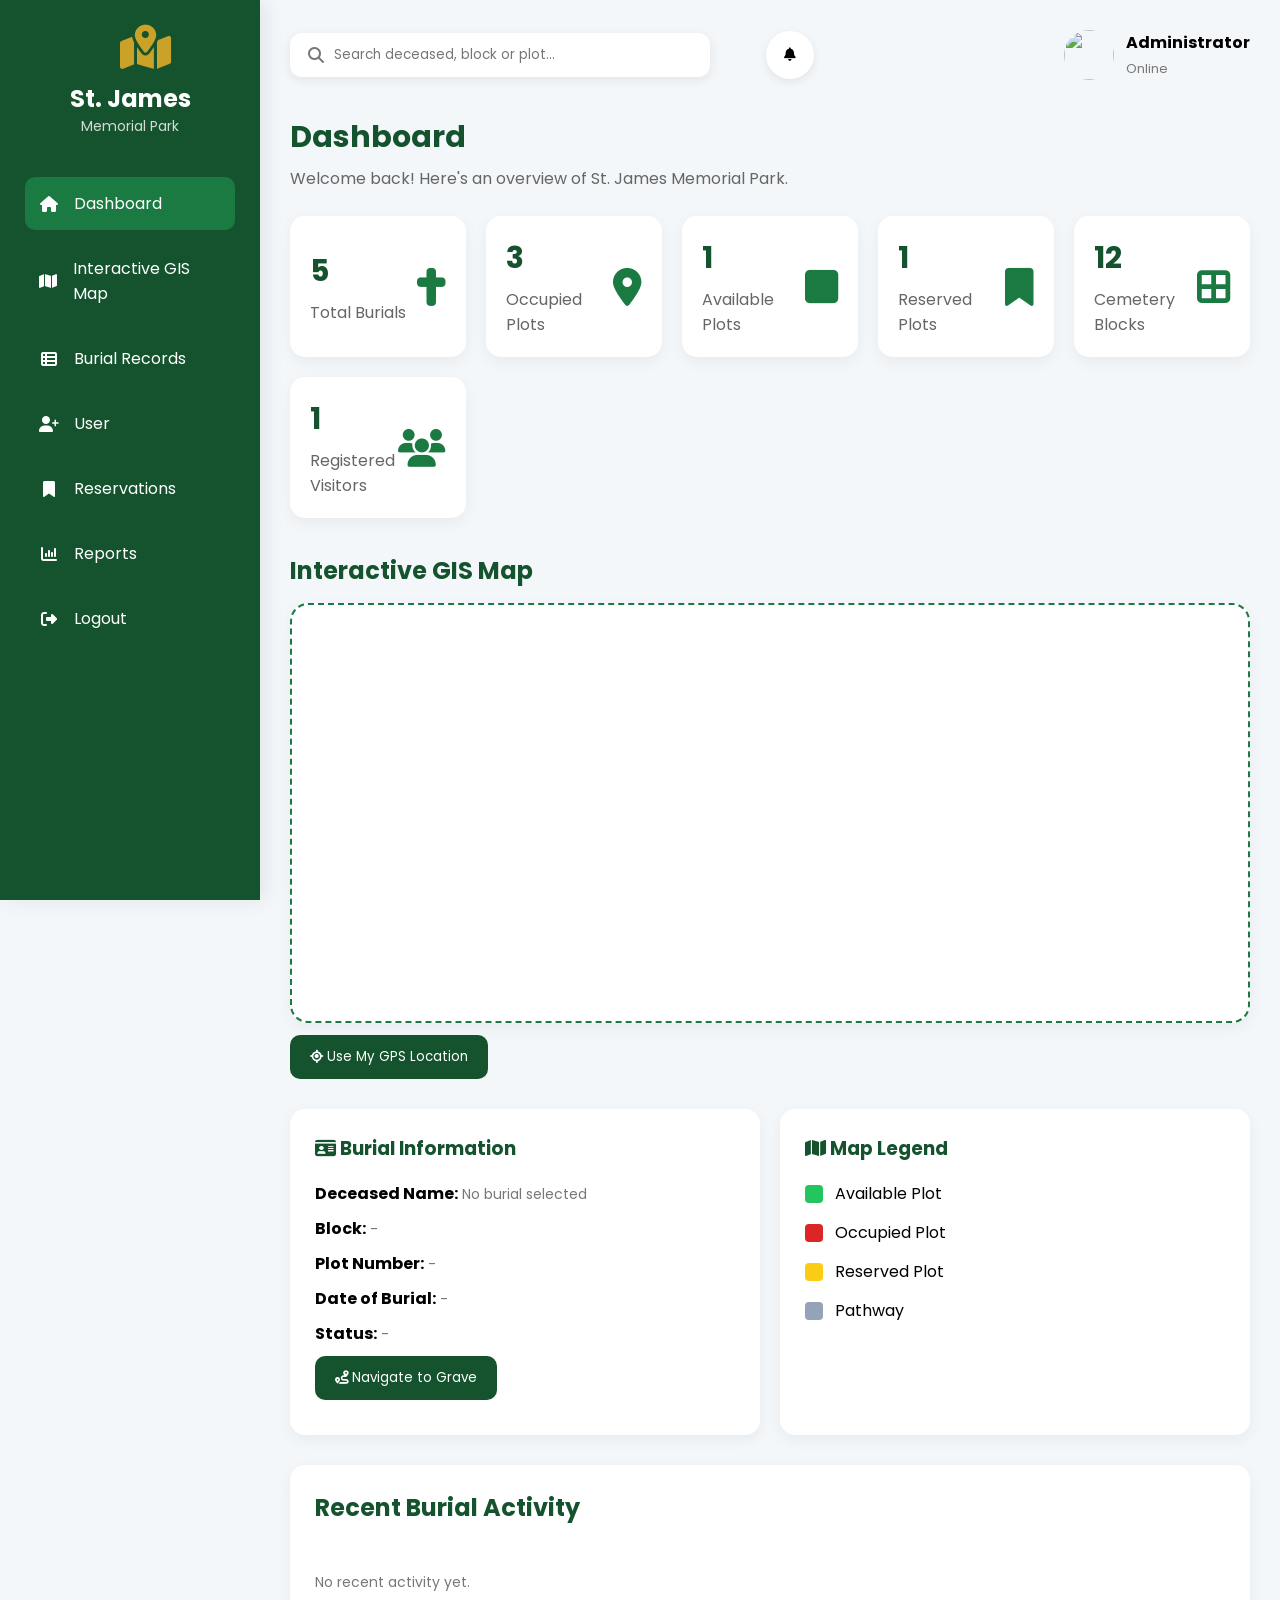
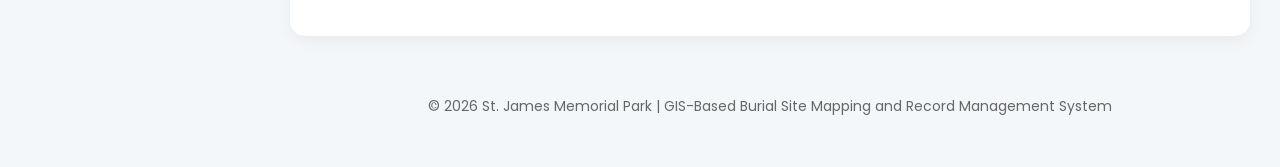
==== commit e0b97ea0: "Add files via upload" ====
--- a/ST-JAMES-MEMORIAL-PARK/admin.html
+++ b/ST-JAMES-MEMORIAL-PARK/admin.html
@@ -305,6 +305,14 @@
 
 </div>
 
+<div class="map-controls">
+    <button type="button" class="add-btn" id="useCurrentLocationBtn">
+        <i class="fa-solid fa-location-crosshairs"></i>
+        Use My GPS Location
+    </button>
+    <span id="gpsAccuracy" aria-live="polite"></span>
+</div>
+
 </section>
 
 <!-- ======================
@@ -316,22 +324,21 @@
     <div class="coordinate-card">
 
         <h3>
-            <i class="fa-solid fa-location-crosshairs"></i>
-            Current Map Coordinates
+            <i class="fa-solid fa-id-card"></i>
+            Burial Information
         </h3>
 
-        <p><strong>Latitude:</strong> <span id="adminLatitude">14.954621</span></p>
-        <p><strong>Longitude:</strong> <span id="adminLongitude">120.896542</span></p>
-
-        <button type="button" class="add-btn" id="useCurrentLocationBtn">
-            <i class="fa-solid fa-location-crosshairs"></i>
-            Use My GPS Location
+        <p><strong>Deceased Name:</strong> <span id="adminBurialName">No burial selected</span></p>
+        <p><strong>Block:</strong> <span id="adminBurialBlock">-</span></p>
+        <p><strong>Plot Number:</strong> <span id="adminBurialPlot">-</span></p>
+        <p><strong>Date of Burial:</strong> <span id="adminBurialDate">-</span></p>
+        <p><strong>Status:</strong> <span id="adminBurialStatus">-</span></p>
+
+        <button type="button" class="add-btn" id="adminNavigateToGraveBtn">
+            <i class="fa-solid fa-route"></i>
+            Navigate to Grave
         </button>
-        <p id="gpsAccuracy" aria-live="polite"></p>
-
-        <span>
-            Coordinates automatically update as the administrator navigates the GIS map.
-        </span>
+        <p id="adminNavigationStatus" aria-live="polite"></p>
 
     </div>
 
--- a/ST-JAMES-MEMORIAL-PARK/style.css
+++ b/ST-JAMES-MEMORIAL-PARK/style.css
@@ -856,6 +856,8 @@
 .modal-content{
     background:#fff;
     width:min(560px, 92vw);
+    max-height:calc(100vh - 32px);
+    overflow-y:auto;
     border-radius:16px;
     padding:24px;
     box-shadow:0 15px 40px rgba(0,0,0,.2);
@@ -879,6 +881,9 @@
 .record-form{
     display:grid;
     gap:14px;
+    max-height:calc(100vh - 150px);
+    overflow-y:auto;
+    padding-right:8px;
 }
 
 .record-form label{
